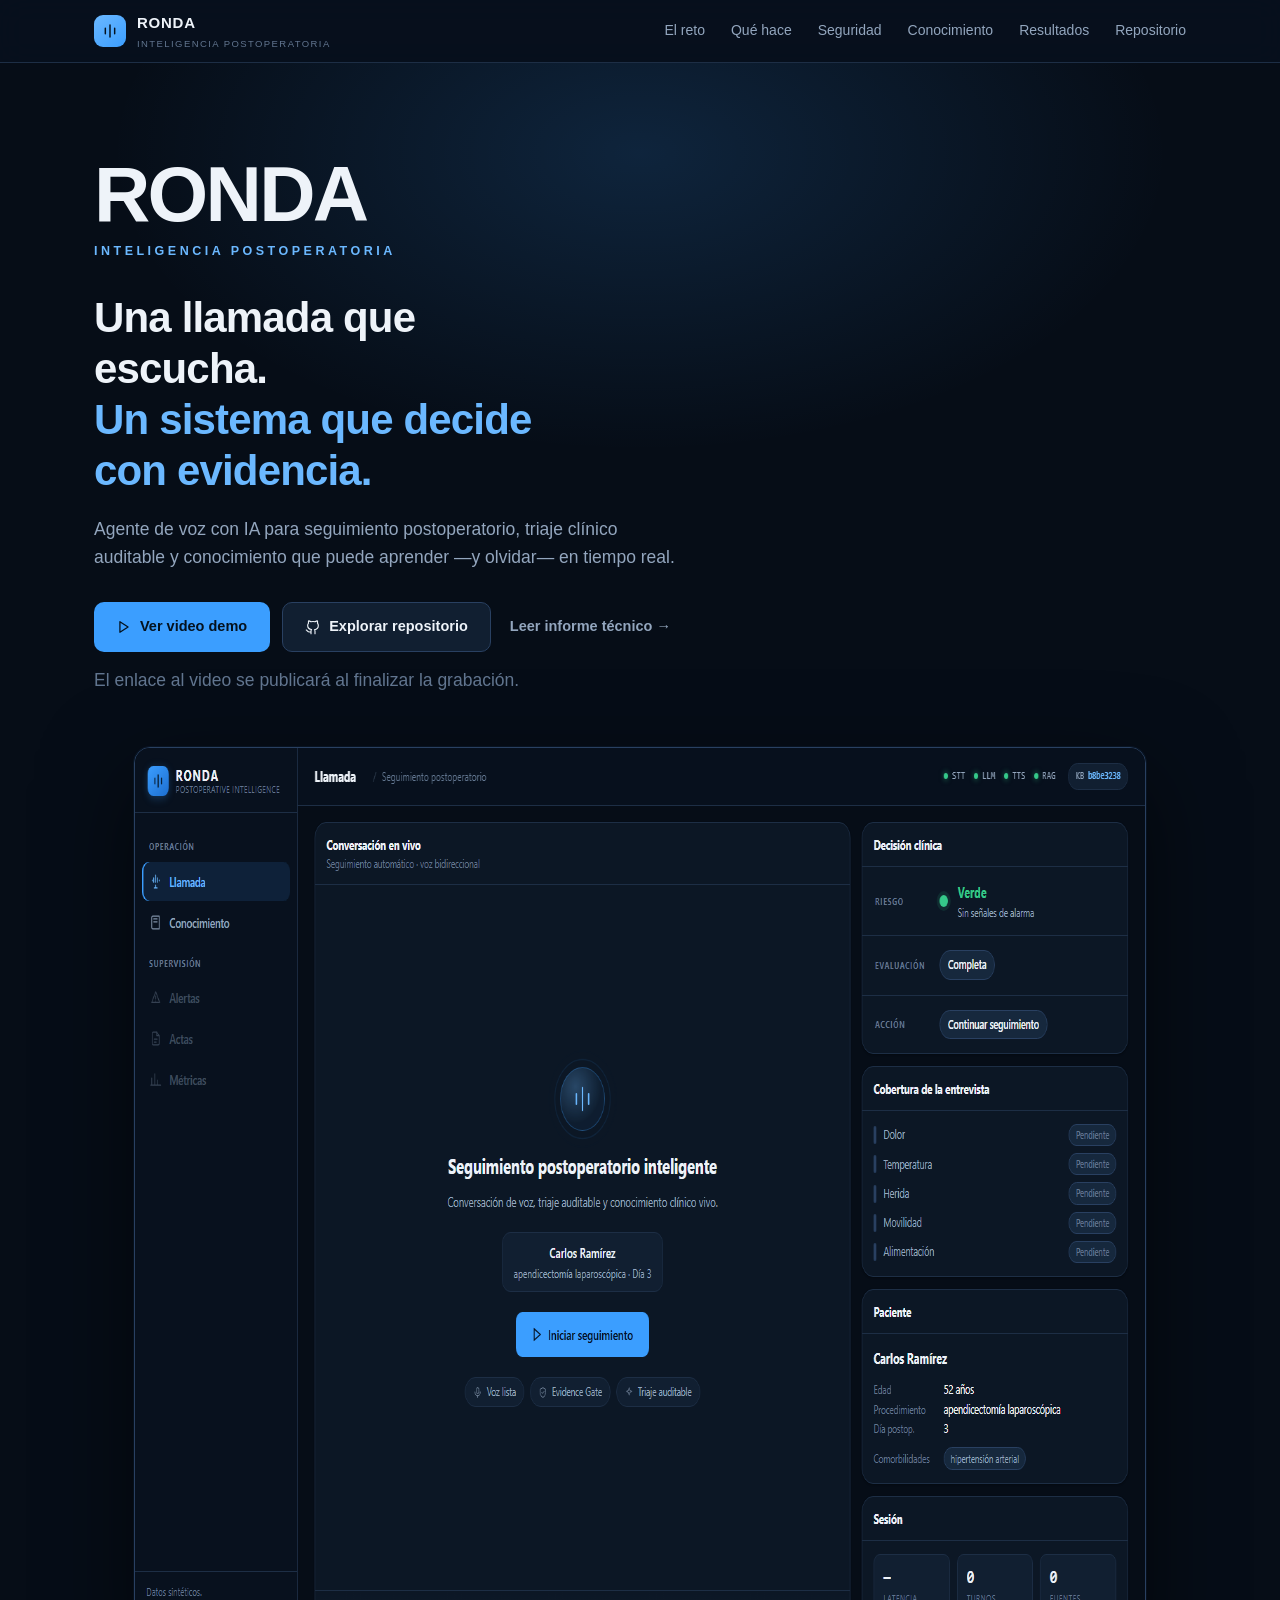
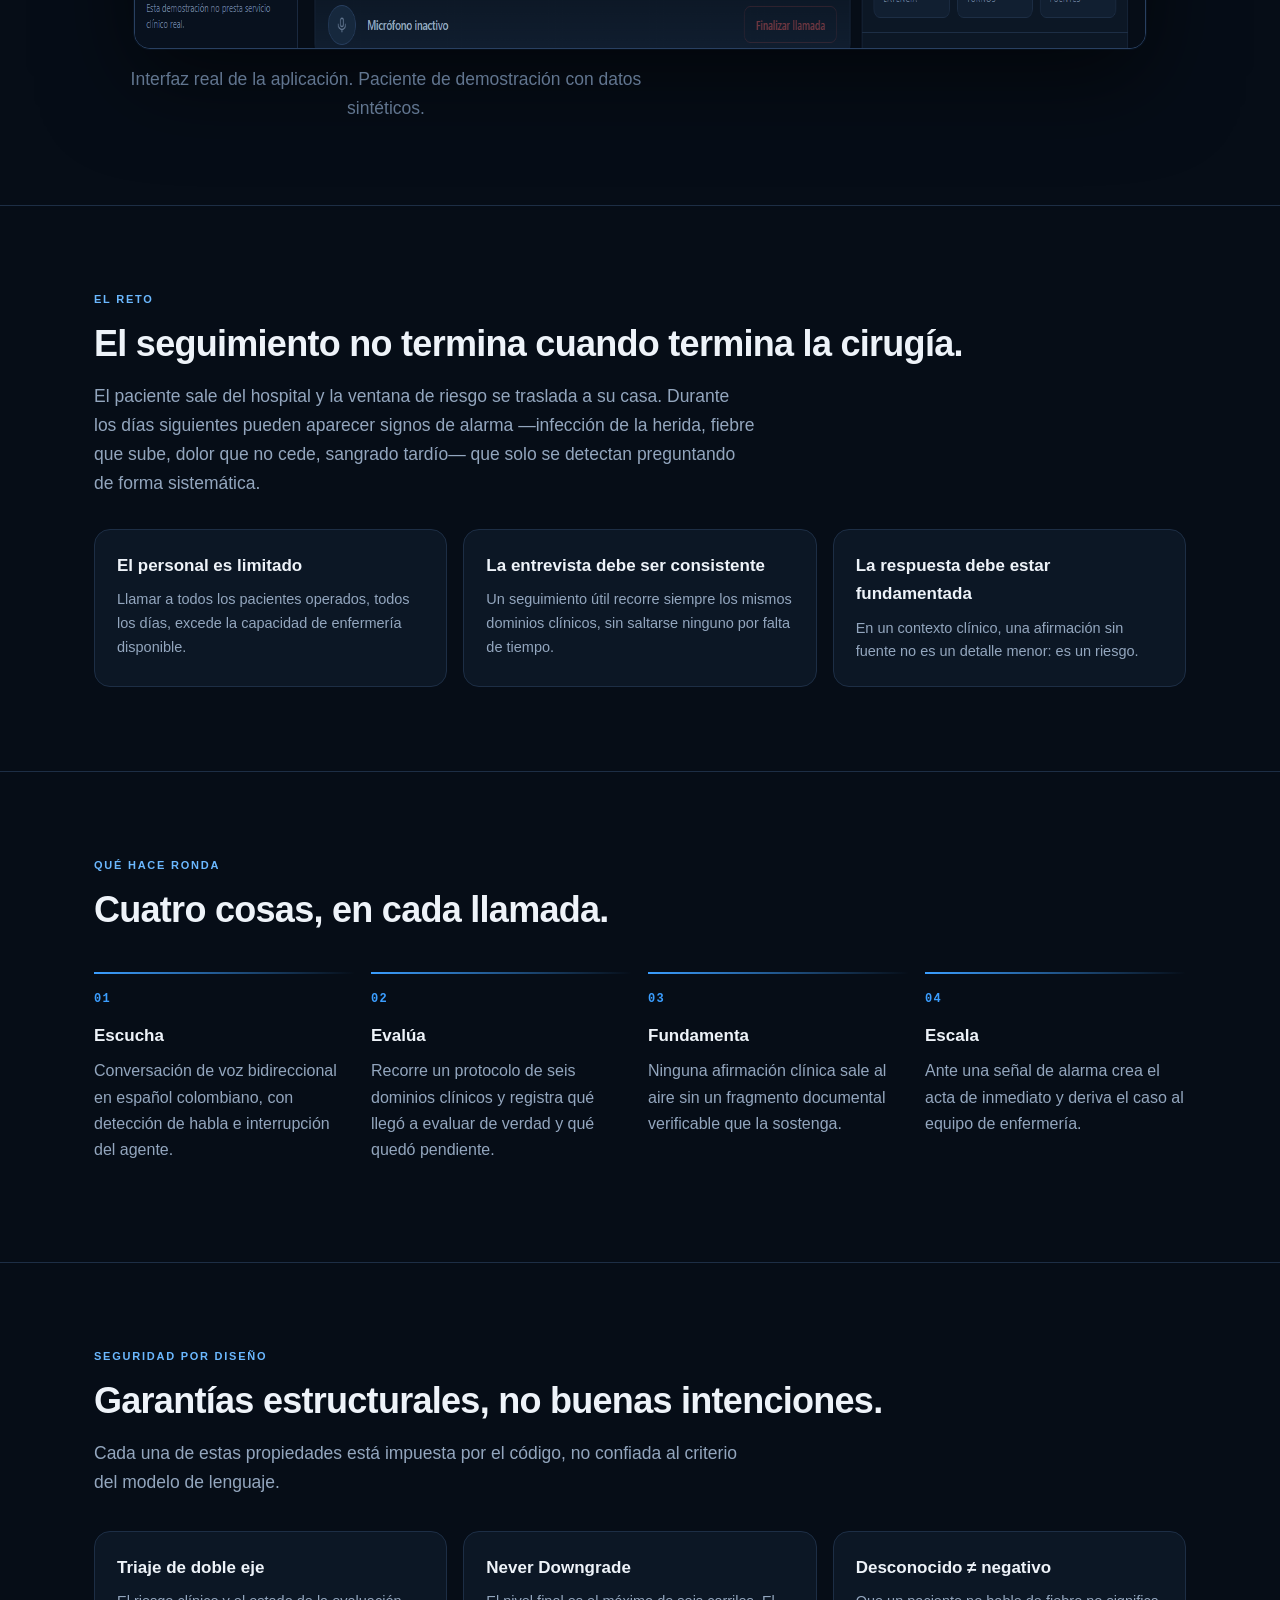
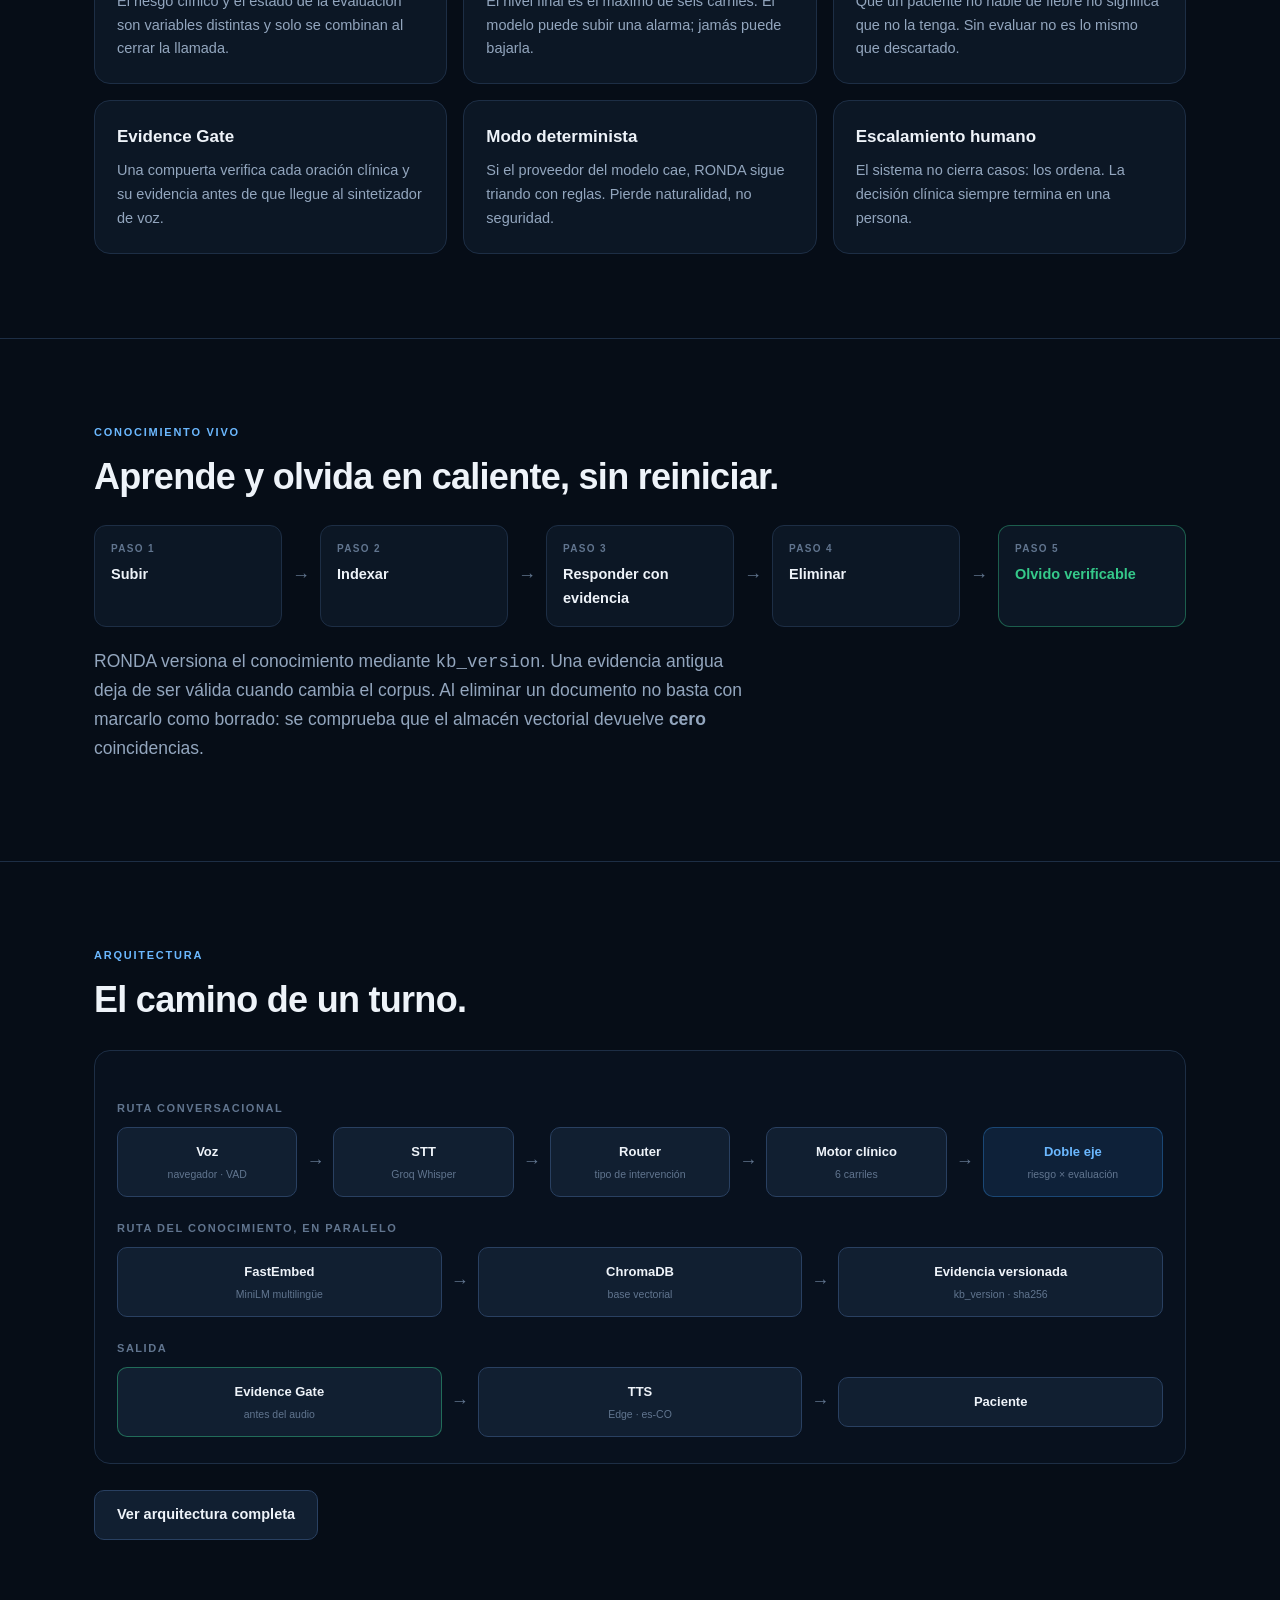
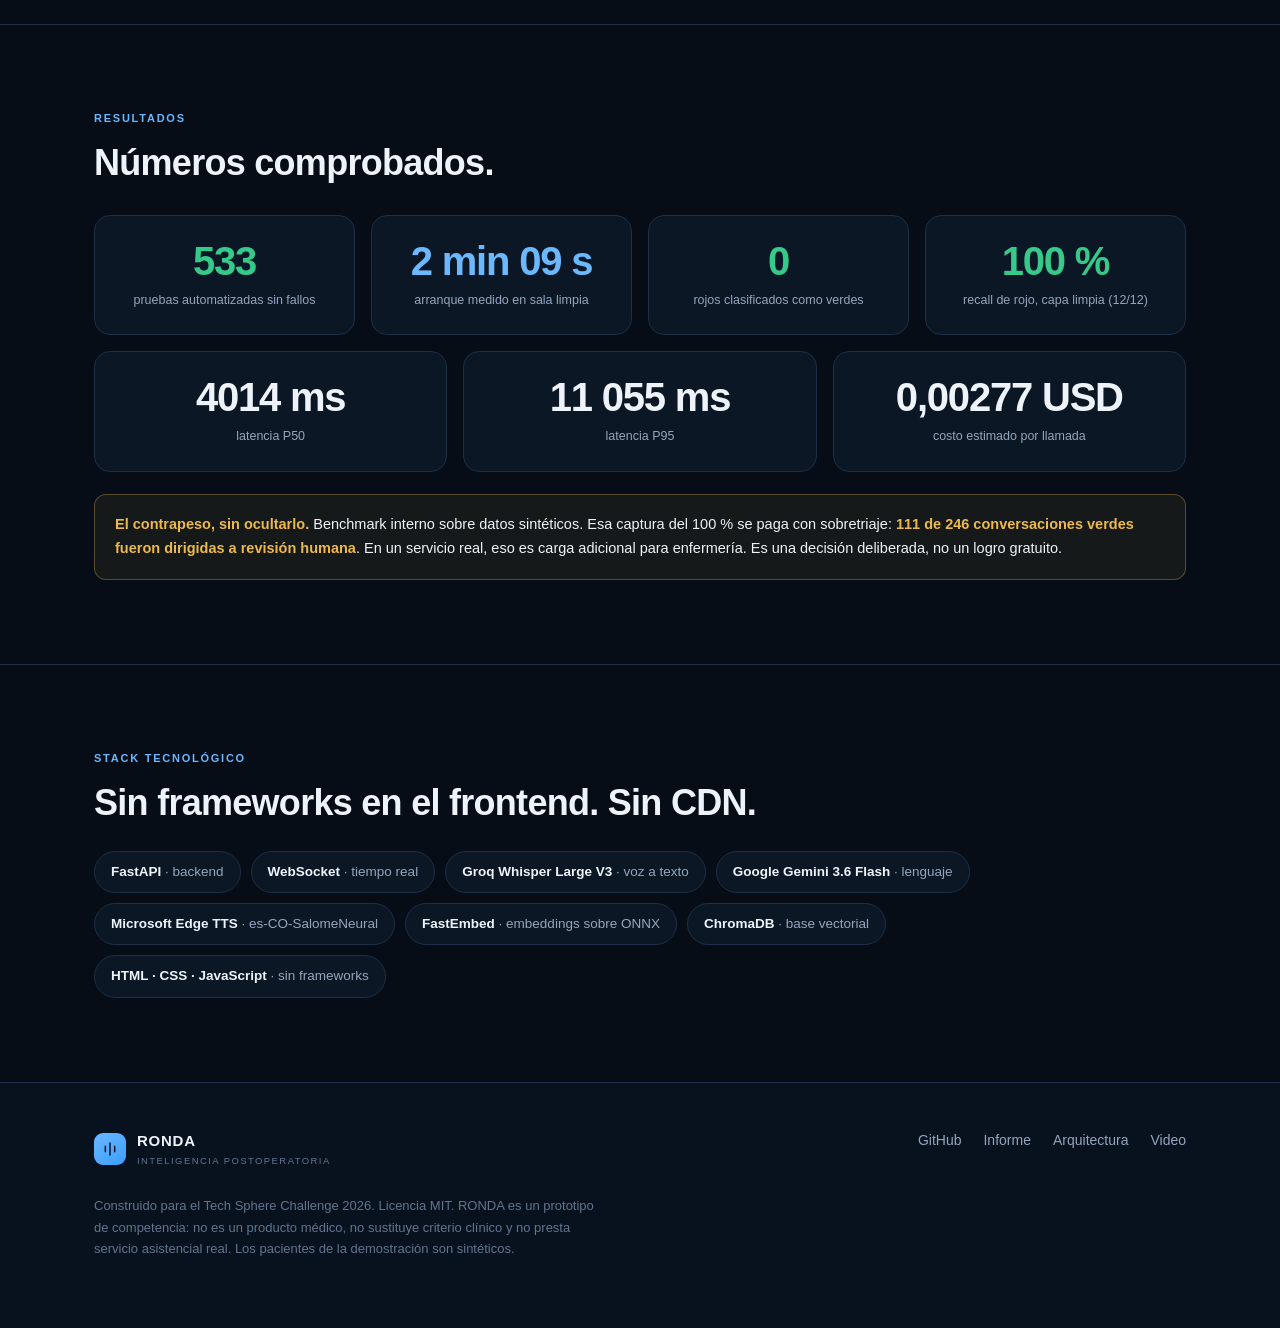
==== site/index.html @ 9f538aec "Publicar versión inicial de RONDA" ====
<!DOCTYPE html>
<html lang="es">
<head>
<meta charset="UTF-8" />
<meta name="viewport" content="width=device-width, initial-scale=1.0" />
<title>RONDA · Inteligencia postoperatoria</title>
<meta name="description" content="Agente de voz con IA para seguimiento postoperatorio, triaje clínico auditable, conocimiento vivo y RAG condicionado por evidencia." />
<link rel="stylesheet" href="styles.css" />
</head>
<body>

<header class="barra">
  <div class="envoltura">
    <div class="marca">
      <div class="marca-logo">
        <svg width="16" height="16" viewBox="0 0 24 24" fill="none" stroke="#04121F" stroke-width="2.2" stroke-linecap="round"><path d="M12 3v18M5 8v8M19 8v8"/></svg>
      </div>
      <div>
        <div class="marca-n">RONDA</div>
        <div class="marca-s">Inteligencia postoperatoria</div>
      </div>
    </div>
    <nav>
      <a href="#reto">El reto</a>
      <a href="#solucion">Qué hace</a>
      <a href="#seguridad">Seguridad</a>
      <a href="#conocimiento">Conocimiento</a>
      <a href="#resultados">Resultados</a>
      <a href="REPO_URL_PENDING">Repositorio</a>
    </nav>
  </div>
</header>

<!-- ══ Hero ══════════════════════════════════════════════════════════════ -->
<section class="hero">
  <div class="envoltura">
    <div class="hero-marca">RONDA</div>
    <div class="hero-sub">Inteligencia postoperatoria</div>

    <h1>Una llamada que escucha.<br /><span>Un sistema que decide con evidencia.</span></h1>

    <p>Agente de voz con IA para seguimiento postoperatorio, triaje clínico
       auditable y conocimiento que puede aprender —y olvidar— en tiempo real.</p>

    <div class="acciones">
      <a class="btn btn-1" href="VIDEO_URL_PENDING">
        <svg width="14" height="14" viewBox="0 0 24 24" fill="none" stroke="currentColor" stroke-width="2.2" stroke-linecap="round" stroke-linejoin="round"><path d="M5 3l14 9-14 9z"/></svg>
        Ver video demo
      </a>
      <a class="btn btn-2" href="REPO_URL_PENDING">
        <svg width="15" height="15" viewBox="0 0 24 24" fill="none" stroke="currentColor" stroke-width="1.8" stroke-linecap="round" stroke-linejoin="round"><path d="M9 19c-5 1.5-5-2.5-7-3m14 6v-3.9a3.4 3.4 0 0 0-.9-2.6c3-.3 6.2-1.5 6.2-6.7A5.2 5.2 0 0 0 19.9 5a4.9 4.9 0 0 0-.1-3.6s-1.1-.3-3.7 1.4a12.6 12.6 0 0 0-6.6 0C6.9 1.1 5.8 1.4 5.8 1.4A4.9 4.9 0 0 0 5.7 5a5.2 5.2 0 0 0-1.4 3.6c0 5.2 3.2 6.4 6.2 6.7a3.4 3.4 0 0 0-.9 2.6V22"/></svg>
        Explorar repositorio
      </a>
      <a class="btn btn-3" href="REPO_URL_PENDING/blob/main/docs/INFORME_FINAL.md">Leer informe técnico →</a>
    </div>
    <p class="aviso-video">El enlace al video se publicará al finalizar la grabación.</p>

    <figure class="captura">
      <img src="assets/ronda-llamada.png"
           alt="Pantalla de llamada de RONDA: conversación en vivo, decisión clínica de tres ejes, cobertura de la entrevista y ficha del paciente."
           width="1440" height="900" />
    </figure>
    <p class="captura-pie">Interfaz real de la aplicación. Paciente de demostración con datos sintéticos.</p>
  </div>
</section>

<!-- ══ El reto ═══════════════════════════════════════════════════════════ -->
<section id="reto">
  <div class="envoltura">
    <div class="rotulo">El reto</div>
    <h2>El seguimiento no termina cuando termina la cirugía.</h2>
    <p class="plomo">
      El paciente sale del hospital y la ventana de riesgo se traslada a su casa.
      Durante los días siguientes pueden aparecer signos de alarma —infección de
      la herida, fiebre que sube, dolor que no cede, sangrado tardío— que solo se
      detectan preguntando de forma sistemática.
    </p>
    <div class="rejilla r3" style="margin-top:32px">
      <div class="tarjeta">
        <h3>El personal es limitado</h3>
        <p>Llamar a todos los pacientes operados, todos los días, excede la
           capacidad de enfermería disponible.</p>
      </div>
      <div class="tarjeta">
        <h3>La entrevista debe ser consistente</h3>
        <p>Un seguimiento útil recorre siempre los mismos dominios clínicos, sin
           saltarse ninguno por falta de tiempo.</p>
      </div>
      <div class="tarjeta">
        <h3>La respuesta debe estar fundamentada</h3>
        <p>En un contexto clínico, una afirmación sin fuente no es un detalle
           menor: es un riesgo.</p>
      </div>
    </div>
  </div>
</section>

<!-- ══ Qué hace ══════════════════════════════════════════════════════════ -->
<section id="solucion">
  <div class="envoltura">
    <div class="rotulo">Qué hace RONDA</div>
    <h2>Cuatro cosas, en cada llamada.</h2>
    <div class="rejilla r4" style="margin-top:34px">
      <div class="paso">
        <span class="n">01</span>
        <h3>Escucha</h3>
        <p>Conversación de voz bidireccional en español colombiano, con detección
           de habla e interrupción del agente.</p>
      </div>
      <div class="paso">
        <span class="n">02</span>
        <h3>Evalúa</h3>
        <p>Recorre un protocolo de seis dominios clínicos y registra qué llegó a
           evaluar de verdad y qué quedó pendiente.</p>
      </div>
      <div class="paso">
        <span class="n">03</span>
        <h3>Fundamenta</h3>
        <p>Ninguna afirmación clínica sale al aire sin un fragmento documental
           verificable que la sostenga.</p>
      </div>
      <div class="paso">
        <span class="n">04</span>
        <h3>Escala</h3>
        <p>Ante una señal de alarma crea el acta de inmediato y deriva el caso al
           equipo de enfermería.</p>
      </div>
    </div>
  </div>
</section>

<!-- ══ Seguridad ═════════════════════════════════════════════════════════ -->
<section id="seguridad">
  <div class="envoltura">
    <div class="rotulo">Seguridad por diseño</div>
    <h2>Garantías estructurales, no buenas intenciones.</h2>
    <p class="plomo">Cada una de estas propiedades está impuesta por el código, no
       confiada al criterio del modelo de lenguaje.</p>
    <div class="rejilla r3" style="margin-top:34px">
      <div class="tarjeta">
        <h3>Triaje de doble eje</h3>
        <p>El riesgo clínico y el estado de la evaluación son variables distintas
           y solo se combinan al cerrar la llamada.</p>
      </div>
      <div class="tarjeta">
        <h3>Never Downgrade</h3>
        <p>El nivel final es el máximo de seis carriles. El modelo puede subir una
           alarma; jamás puede bajarla.</p>
      </div>
      <div class="tarjeta">
        <h3>Desconocido ≠ negativo</h3>
        <p>Que un paciente no hable de fiebre no significa que no la tenga. Sin
           evaluar no es lo mismo que descartado.</p>
      </div>
      <div class="tarjeta">
        <h3>Evidence Gate</h3>
        <p>Una compuerta verifica cada oración clínica y su evidencia antes de que
           llegue al sintetizador de voz.</p>
      </div>
      <div class="tarjeta">
        <h3>Modo determinista</h3>
        <p>Si el proveedor del modelo cae, RONDA sigue triando con reglas. Pierde
           naturalidad, no seguridad.</p>
      </div>
      <div class="tarjeta">
        <h3>Escalamiento humano</h3>
        <p>El sistema no cierra casos: los ordena. La decisión clínica siempre
           termina en una persona.</p>
      </div>
    </div>
  </div>
</section>

<!-- ══ Conocimiento vivo ═════════════════════════════════════════════════ -->
<section id="conocimiento">
  <div class="envoltura">
    <div class="rotulo">Conocimiento vivo</div>
    <h2>Aprende y olvida en caliente, sin reiniciar.</h2>

    <div class="flujo">
      <div class="flujo-p"><div class="k">Paso 1</div><div class="v">Subir</div></div>
      <div class="flecha">→</div>
      <div class="flujo-p"><div class="k">Paso 2</div><div class="v">Indexar</div></div>
      <div class="flecha">→</div>
      <div class="flujo-p"><div class="k">Paso 3</div><div class="v">Responder con evidencia</div></div>
      <div class="flecha">→</div>
      <div class="flujo-p"><div class="k">Paso 4</div><div class="v">Eliminar</div></div>
      <div class="flecha">→</div>
      <div class="flujo-p ok"><div class="k">Paso 5</div><div class="v">Olvido verificable</div></div>
    </div>

    <p class="plomo">
      RONDA versiona el conocimiento mediante <code>kb_version</code>. Una
      evidencia antigua deja de ser válida cuando cambia el corpus. Al eliminar un
      documento no basta con marcarlo como borrado: se comprueba que el almacén
      vectorial devuelve <strong>cero</strong> coincidencias.
    </p>
  </div>
</section>

<!-- ══ Arquitectura ══════════════════════════════════════════════════════ -->
<section id="arquitectura">
  <div class="envoltura">
    <div class="rotulo">Arquitectura</div>
    <h2>El camino de un turno.</h2>

    <div class="arq" style="margin-top:28px">
      <div class="arq-etiqueta">Ruta conversacional</div>
      <div class="arq-fila">
        <div class="nodo">Voz<small>navegador · VAD</small></div>
        <div class="flecha">→</div>
        <div class="nodo">STT<small>Groq Whisper</small></div>
        <div class="flecha">→</div>
        <div class="nodo">Router<small>tipo de intervención</small></div>
        <div class="flecha">→</div>
        <div class="nodo">Motor clínico<small>6 carriles</small></div>
        <div class="flecha">→</div>
        <div class="nodo eje">Doble eje<small>riesgo × evaluación</small></div>
      </div>

      <div class="arq-etiqueta">Ruta del conocimiento, en paralelo</div>
      <div class="arq-fila">
        <div class="nodo">FastEmbed<small>MiniLM multilingüe</small></div>
        <div class="flecha">→</div>
        <div class="nodo">ChromaDB<small>base vectorial</small></div>
        <div class="flecha">→</div>
        <div class="nodo">Evidencia versionada<small>kb_version · sha256</small></div>
      </div>

      <div class="arq-etiqueta">Salida</div>
      <div class="arq-fila">
        <div class="nodo gate">Evidence Gate<small>antes del audio</small></div>
        <div class="flecha">→</div>
        <div class="nodo">TTS<small>Edge · es-CO</small></div>
        <div class="flecha">→</div>
        <div class="nodo">Paciente</div>
      </div>
    </div>

    <div class="acciones" style="margin-top:26px">
      <a class="btn btn-2" href="REPO_URL_PENDING/blob/main/docs/DIAGRAMA.md">Ver arquitectura completa</a>
    </div>
  </div>
</section>

<!-- ══ Resultados ════════════════════════════════════════════════════════ -->
<section id="resultados">
  <div class="envoltura">
    <div class="rotulo">Resultados</div>
    <h2>Números comprobados.</h2>

    <div class="rejilla r4" style="margin-top:30px">
      <div class="tarjeta cifra"><div class="v verde">533</div><div class="k">pruebas automatizadas sin fallos</div></div>
      <div class="tarjeta cifra"><div class="v azul">2 min 09 s</div><div class="k">arranque medido en sala limpia</div></div>
      <div class="tarjeta cifra"><div class="v verde">0</div><div class="k">rojos clasificados como verdes</div></div>
      <div class="tarjeta cifra"><div class="v verde">100 %</div><div class="k">recall de rojo, capa limpia (12/12)</div></div>
    </div>
    <div class="rejilla r3" style="margin-top:16px">
      <div class="tarjeta cifra"><div class="v">4014 ms</div><div class="k">latencia P50</div></div>
      <div class="tarjeta cifra"><div class="v">11 055 ms</div><div class="k">latencia P95</div></div>
      <div class="tarjeta cifra"><div class="v">0,00277 USD</div><div class="k">costo estimado por llamada</div></div>
    </div>

    <div class="contrapeso">
      <p><strong>El contrapeso, sin ocultarlo.</strong> Benchmark interno sobre
         datos sintéticos. Esa captura del 100 % se paga con sobretriaje:
         <strong>111 de 246 conversaciones verdes fueron dirigidas a revisión
         humana</strong>. En un servicio real, eso es carga adicional para
         enfermería. Es una decisión deliberada, no un logro gratuito.</p>
    </div>
  </div>
</section>

<!-- ══ Stack ═════════════════════════════════════════════════════════════ -->
<section id="stack">
  <div class="envoltura">
    <div class="rotulo">Stack tecnológico</div>
    <h2>Sin frameworks en el frontend. Sin CDN.</h2>
    <div class="stack" style="margin-top:26px">
      <span class="pieza"><b>FastAPI</b> · backend</span>
      <span class="pieza"><b>WebSocket</b> · tiempo real</span>
      <span class="pieza"><b>Groq Whisper Large V3</b> · voz a texto</span>
      <span class="pieza"><b>Google Gemini 3.6 Flash</b> · lenguaje</span>
      <span class="pieza"><b>Microsoft Edge TTS</b> · es-CO-SalomeNeural</span>
      <span class="pieza"><b>FastEmbed</b> · embeddings sobre ONNX</span>
      <span class="pieza"><b>ChromaDB</b> · base vectorial</span>
      <span class="pieza"><b>HTML · CSS · JavaScript</b> · sin frameworks</span>
    </div>
  </div>
</section>

<footer>
  <div class="envoltura">
    <div class="pie-fila">
      <div class="marca">
        <div class="marca-logo">
          <svg width="16" height="16" viewBox="0 0 24 24" fill="none" stroke="#04121F" stroke-width="2.2" stroke-linecap="round"><path d="M12 3v18M5 8v8M19 8v8"/></svg>
        </div>
        <div>
          <div class="marca-n">RONDA</div>
          <div class="marca-s">Inteligencia postoperatoria</div>
        </div>
      </div>
      <nav>
        <a href="REPO_URL_PENDING">GitHub</a>
        <a href="REPO_URL_PENDING/blob/main/docs/INFORME_FINAL.md">Informe</a>
        <a href="REPO_URL_PENDING/blob/main/docs/DIAGRAMA.md">Arquitectura</a>
        <a href="VIDEO_URL_PENDING">Video</a>
      </nav>
    </div>
    <p class="pie-nota">
      Construido para el Tech Sphere Challenge 2026. Licencia MIT.
      RONDA es un prototipo de competencia: no es un producto médico, no sustituye
      criterio clínico y no presta servicio asistencial real. Los pacientes de la
      demostración son sintéticos.
    </p>
  </div>
</footer>

</body>
</html>
---- site/styles.css ----
/* ============================================================================
   RONDA · sitio del proyecto
   Misma identidad visual que la aplicación: azul profundo, acento eléctrico
   contenido, y verde/amarillo/rojo reservados EXCLUSIVAMENTE para estado
   clínico. Si algo es rojo aquí, habla de un paciente en riesgo.
   Cero frameworks, cero CDN, cero fuentes remotas.
   ========================================================================== */
:root {
  --bg: #060D17;
  --shell: #08111E;
  --surface: #0C1725;
  --surface-2: #111F31;
  --border: #1D2E45;
  --border-2: #294061;
  --text: #EEF3F9;
  --muted: #93A6BE;
  --faint: #61758F;
  --accent: #3B9EFF;
  --accent-2: #6BB8FF;
  --accent-dim: rgba(59, 158, 255, .12);
  --accent-line: rgba(59, 158, 255, .30);
  --green: #35C98A;
  --yellow: #EDB94A;
  --red: #FF6262;
  --r: 12px; --r-lg: 16px;
  --font: -apple-system, BlinkMacSystemFont, "Segoe UI", Roboto, "Helvetica Neue", Arial, sans-serif;
  --mono: ui-monospace, SFMono-Regular, "SF Mono", Menlo, Consolas, monospace;
  --ancho: 1140px;
}

*, *::before, *::after { box-sizing: border-box; }
html { scroll-behavior: smooth; }
html, body { margin: 0; padding: 0; }
body {
  background: var(--bg); color: var(--text);
  font-family: var(--font); font-size: 16px; line-height: 1.65;
  min-width: 320px; overflow-x: hidden;
  -webkit-font-smoothing: antialiased;
}
img, svg { display: block; max-width: 100%; }
a { color: var(--accent-2); text-decoration: none; }
a:hover { color: var(--accent); }
:focus-visible { outline: 2px solid var(--accent); outline-offset: 3px; border-radius: 6px; }
[hidden] { display: none !important; }

.envoltura { max-width: var(--ancho); margin: 0 auto; padding: 0 24px; }
section { padding: 84px 0; border-top: 1px solid var(--border); }
.rotulo {
  font-size: 11px; font-weight: 700; letter-spacing: .16em;
  text-transform: uppercase; color: var(--accent-2); margin-bottom: 14px;
}
h2 { font-size: clamp(26px, 3.4vw, 36px); line-height: 1.22; margin: 0 0 16px;
     letter-spacing: -.02em; font-weight: 660; }
h3 { font-size: 17px; margin: 0 0 8px; font-weight: 640; }
p { color: var(--muted); margin: 0 0 14px; }
.plomo { font-size: 17.5px; max-width: 68ch; }

/* ── Barra superior ─────────────────────────────────────────────────────── */
.barra {
  position: sticky; top: 0; z-index: 50;
  background: rgba(8, 17, 30, .82); backdrop-filter: blur(14px);
  border-bottom: 1px solid var(--border);
}
.barra .envoltura { display: flex; align-items: center; gap: 12px; height: 62px; }
.marca { display: flex; align-items: center; gap: 11px; }
.marca-logo {
  width: 32px; height: 32px; border-radius: 9px; display: grid; place-items: center;
  background: linear-gradient(140deg, var(--accent-2), var(--accent));
}
.marca-n { font-weight: 700; letter-spacing: .05em; font-size: 15px; }
.marca-s { font-size: 9.5px; letter-spacing: .15em; text-transform: uppercase; color: var(--faint); }
.barra nav { margin-left: auto; display: flex; gap: 26px; align-items: center; }
.barra nav a { color: var(--muted); font-size: 14px; }
.barra nav a:hover { color: var(--text); }

/* ── Hero ───────────────────────────────────────────────────────────────── */
.hero { padding: 92px 0 68px; border-top: none; position: relative; overflow: hidden; }
.hero::before {
  content: ""; position: absolute; inset: -220px 0 auto 50%; transform: translateX(-50%);
  width: 1100px; height: 620px; pointer-events: none;
  background: radial-gradient(ellipse at center, rgba(59,158,255,.16), transparent 68%);
}
.hero .envoltura { position: relative; }
.hero-marca { font-size: clamp(46px, 8vw, 78px); font-weight: 720; letter-spacing: -.035em;
              line-height: 1; margin: 0 0 8px; }
.hero-sub { font-size: 12.5px; font-weight: 700; letter-spacing: .28em;
            text-transform: uppercase; color: var(--accent-2); margin-bottom: 30px; }
.hero h1 { font-size: clamp(27px, 4.4vw, 42px); font-weight: 640; line-height: 1.22;
           letter-spacing: -.02em; margin: 0 0 18px; max-width: 20ch; }
.hero h1 span { color: var(--accent-2); }
.hero p { font-size: 17.5px; max-width: 60ch; }

.acciones { display: flex; flex-wrap: wrap; gap: 12px; margin-top: 30px; }
.btn {
  display: inline-flex; align-items: center; gap: 9px;
  padding: 12px 22px; border-radius: 10px; font-size: 14.5px; font-weight: 620;
  border: 1px solid transparent; cursor: pointer; transition: all 160ms ease;
}
.btn-1 { background: var(--accent); color: #04121F; }
.btn-1:hover { background: var(--accent-2); color: #04121F; }
.btn-2 { background: var(--surface-2); border-color: var(--border-2); color: var(--text); }
.btn-2:hover { background: #16283D; color: var(--text); }
.btn-3 { color: var(--muted); padding: 12px 6px; }
.btn-3:hover { color: var(--text); }
.aviso-video {
  margin-top: 14px; font-size: 13px; color: var(--faint);
}

.captura {
  margin-top: 52px; border-radius: var(--r-lg); overflow: hidden;
  border: 1px solid var(--border-2);
  box-shadow: 0 30px 90px rgba(0,0,0,.55), 0 0 0 1px rgba(59,158,255,.07);
}
.captura img { width: 100%; }
.captura-pie { font-size: 12.5px; color: var(--faint); text-align: center; margin-top: 12px; }

/* ── Rejillas ───────────────────────────────────────────────────────────── */
.rejilla { display: grid; gap: 16px; }
.r2 { grid-template-columns: repeat(2, minmax(0, 1fr)); }
.r3 { grid-template-columns: repeat(3, minmax(0, 1fr)); }
.r4 { grid-template-columns: repeat(4, minmax(0, 1fr)); }

.tarjeta {
  background: var(--surface); border: 1px solid var(--border);
  border-radius: var(--r-lg); padding: 22px;
}
.tarjeta h3 { color: var(--text); }
.tarjeta p { font-size: 14.5px; margin: 0; }

/* ── Pasos ──────────────────────────────────────────────────────────────── */
.paso { position: relative; padding-top: 6px; }
.paso .n {
  font-family: var(--mono); font-size: 12px; font-weight: 700; color: var(--accent);
  letter-spacing: .1em; display: block; margin-bottom: 12px;
}
.paso::before {
  content: ""; display: block; height: 2px; margin-bottom: 16px;
  background: linear-gradient(90deg, var(--accent), transparent);
}

/* ── Flujo del conocimiento vivo ────────────────────────────────────────── */
.flujo { display: flex; flex-wrap: wrap; gap: 10px; align-items: stretch; margin: 26px 0 20px; }
.flujo-p {
  flex: 1 1 150px; background: var(--surface); border: 1px solid var(--border);
  border-radius: var(--r); padding: 15px 16px;
}
.flujo-p .k { font-size: 10px; letter-spacing: .13em; text-transform: uppercase;
              color: var(--faint); font-weight: 700; }
.flujo-p .v { font-size: 14.5px; font-weight: 620; margin-top: 5px; }
.flujo-p.ok { border-color: rgba(53,201,138,.4); }
.flujo-p.ok .v { color: var(--green); }
.flecha { align-self: center; color: var(--faint); font-size: 18px; }

/* ── Arquitectura ───────────────────────────────────────────────────────── */
.arq { background: var(--shell); border: 1px solid var(--border); border-radius: var(--r-lg);
       padding: 26px 22px; overflow-x: auto; }
.arq-fila { display: flex; align-items: center; gap: 9px; min-width: 640px; }
.arq-fila + .arq-fila { margin-top: 14px; }
.nodo {
  flex: 1; text-align: center; padding: 13px 8px; border-radius: 10px;
  background: var(--surface-2); border: 1px solid var(--border-2);
  font-size: 13px; font-weight: 600;
}
.nodo small { display: block; font-size: 10.5px; color: var(--faint); font-weight: 500; margin-top: 3px; }
.nodo.eje { border-color: var(--accent-line); background: var(--accent-dim); color: var(--accent-2); }
.nodo.gate { border-color: rgba(53,201,138,.45); }
.arq-etiqueta { font-size: 11px; letter-spacing: .14em; text-transform: uppercase;
                color: var(--faint); font-weight: 700; margin: 22px 0 10px; }

/* ── Resultados ─────────────────────────────────────────────────────────── */
.cifra { text-align: center; padding: 24px 14px; }
.cifra .v { font-size: clamp(28px, 3.6vw, 40px); font-weight: 700; letter-spacing: -.03em;
            line-height: 1.05; }
.cifra .k { font-size: 12.5px; color: var(--muted); margin-top: 8px; }
.cifra .v.verde { color: var(--green); }
.cifra .v.azul { color: var(--accent-2); }
.contrapeso {
  margin-top: 22px; padding: 18px 20px; border-radius: var(--r);
  background: rgba(237,185,74,.07); border: 1px solid rgba(237,185,74,.32);
}
.contrapeso p { color: var(--text); font-size: 14.5px; margin: 0; }
.contrapeso strong { color: var(--yellow); }

/* ── Stack ──────────────────────────────────────────────────────────────── */
.stack { display: flex; flex-wrap: wrap; gap: 10px; }
.pieza {
  padding: 9px 16px; border-radius: 999px; font-size: 13.5px;
  background: var(--surface); border: 1px solid var(--border); color: var(--muted);
}
.pieza b { color: var(--text); font-weight: 620; }

/* ── Pie ────────────────────────────────────────────────────────────────── */
footer { border-top: 1px solid var(--border); padding: 46px 0 56px; background: var(--shell); }
.pie-fila { display: flex; flex-wrap: wrap; gap: 24px; align-items: flex-start; }
.pie-fila nav { margin-left: auto; display: flex; flex-wrap: wrap; gap: 22px; }
.pie-fila nav a { color: var(--muted); font-size: 14px; }
.pie-nota { font-size: 13px; color: var(--faint); margin-top: 26px; max-width: 70ch; }

/* ── Adaptable ──────────────────────────────────────────────────────────── */
@media (max-width: 940px) {
  .r4 { grid-template-columns: repeat(2, minmax(0, 1fr)); }
  .r3 { grid-template-columns: repeat(2, minmax(0, 1fr)); }
  .barra nav { display: none; }
}
@media (max-width: 620px) {
  section { padding: 60px 0; }
  .hero { padding: 60px 0 48px; }
  .r2, .r3, .r4 { grid-template-columns: minmax(0, 1fr); }
  .acciones .btn { width: 100%; justify-content: center; }
  .pie-fila nav { margin-left: 0; }
}
@media (prefers-reduced-motion: reduce) {
  html { scroll-behavior: auto; }
  * { transition: none !important; animation: none !important; }
}
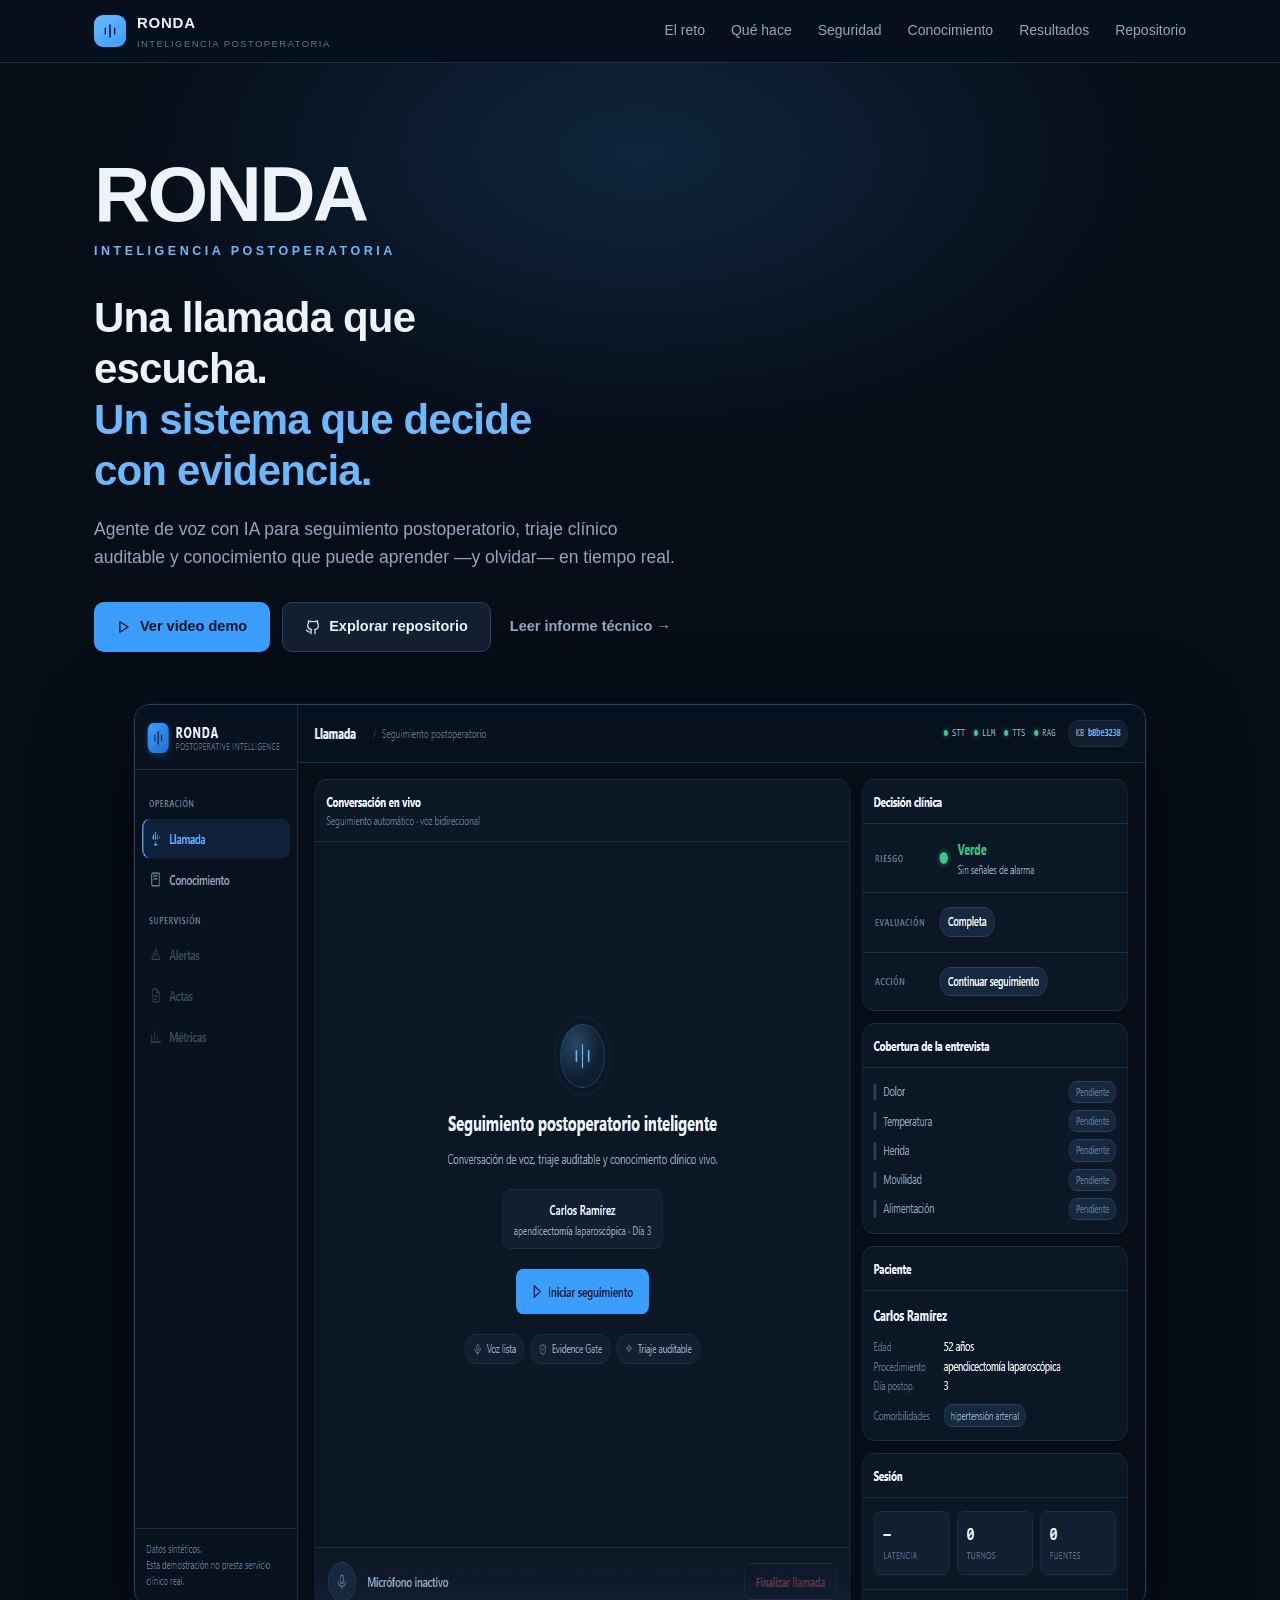
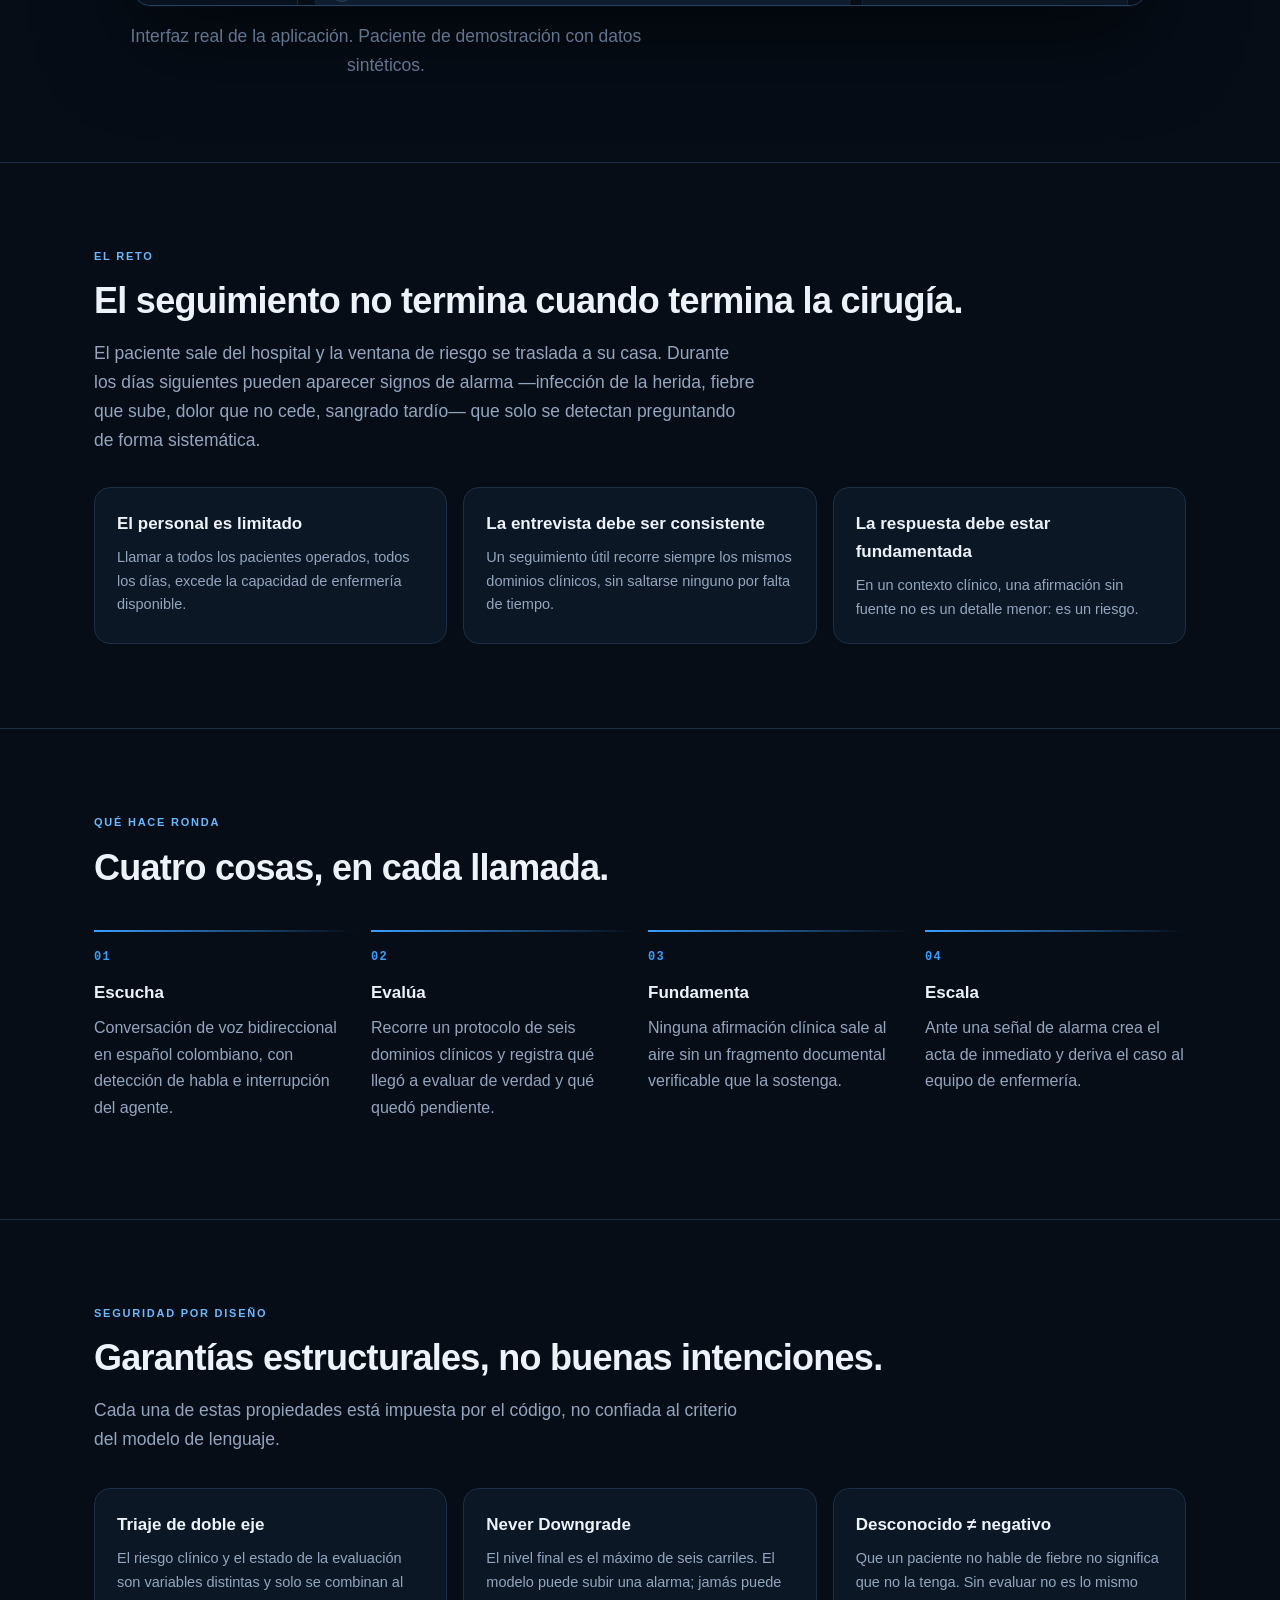
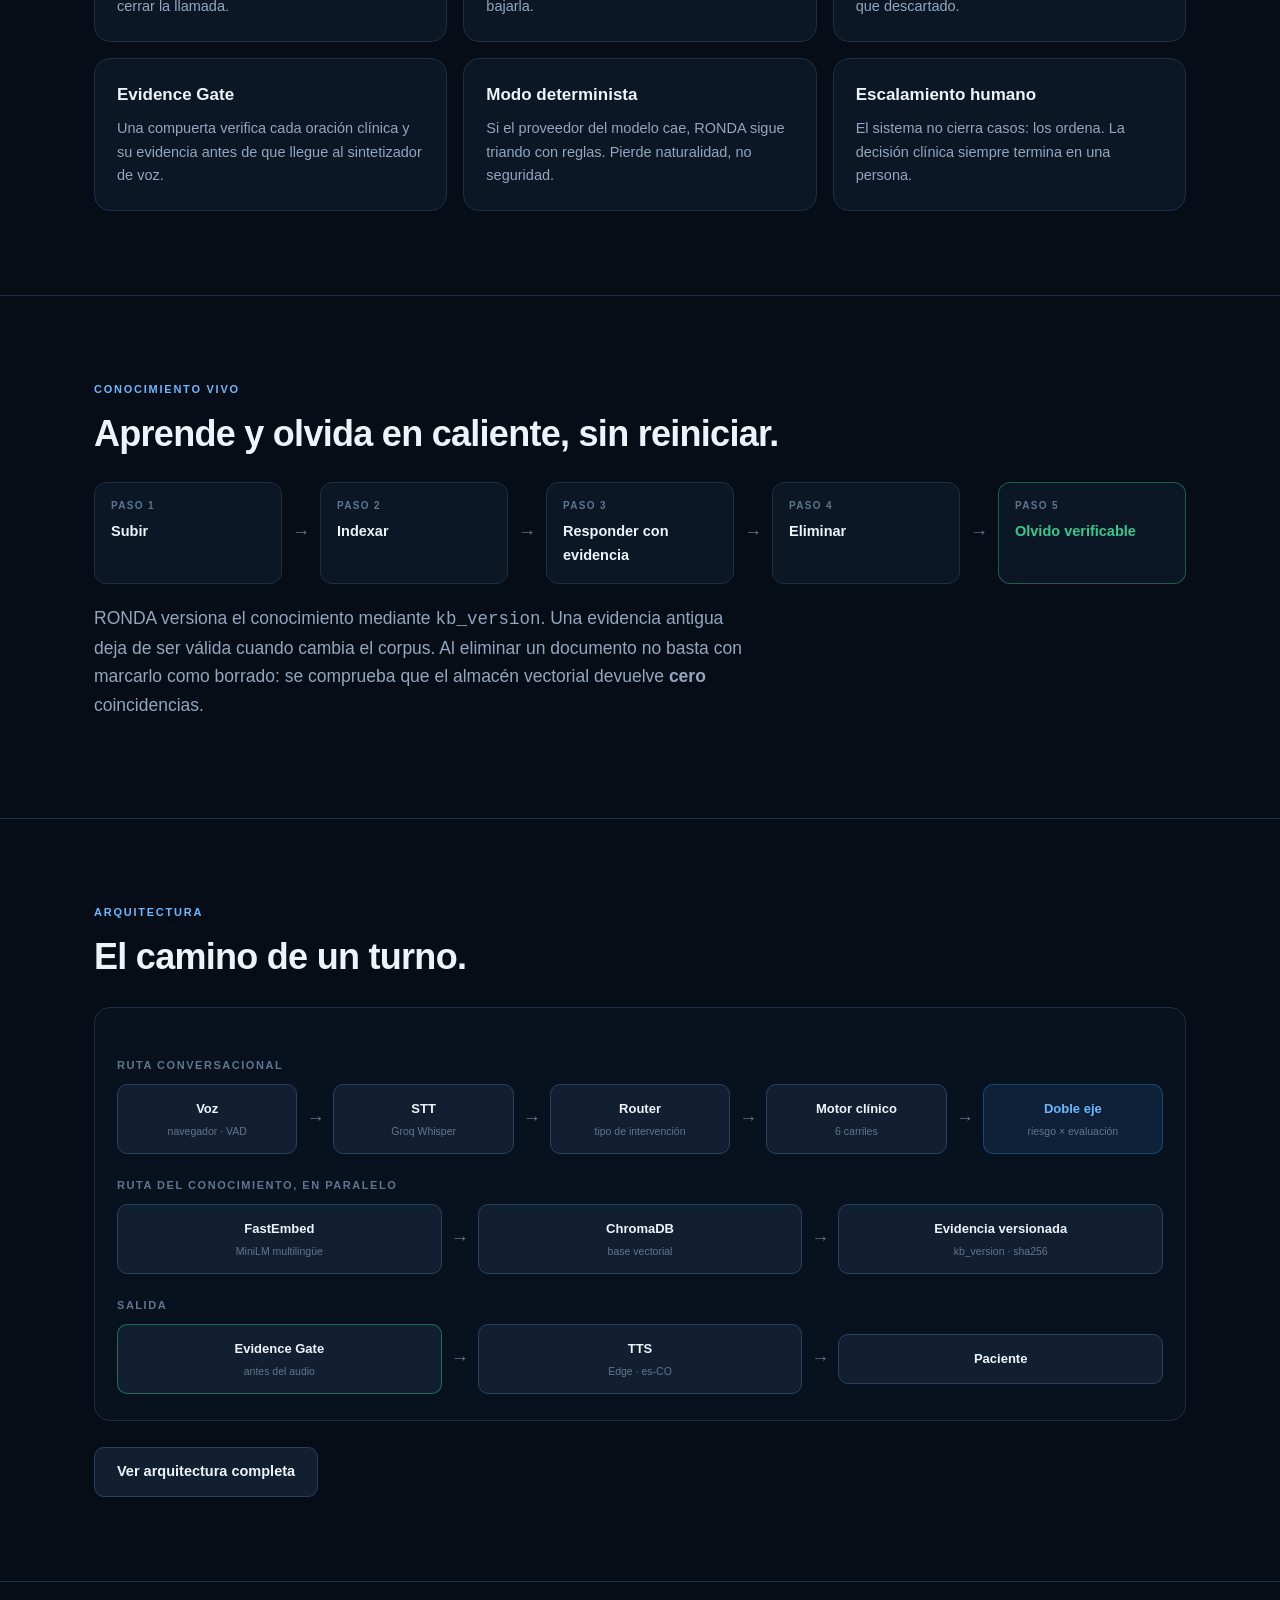
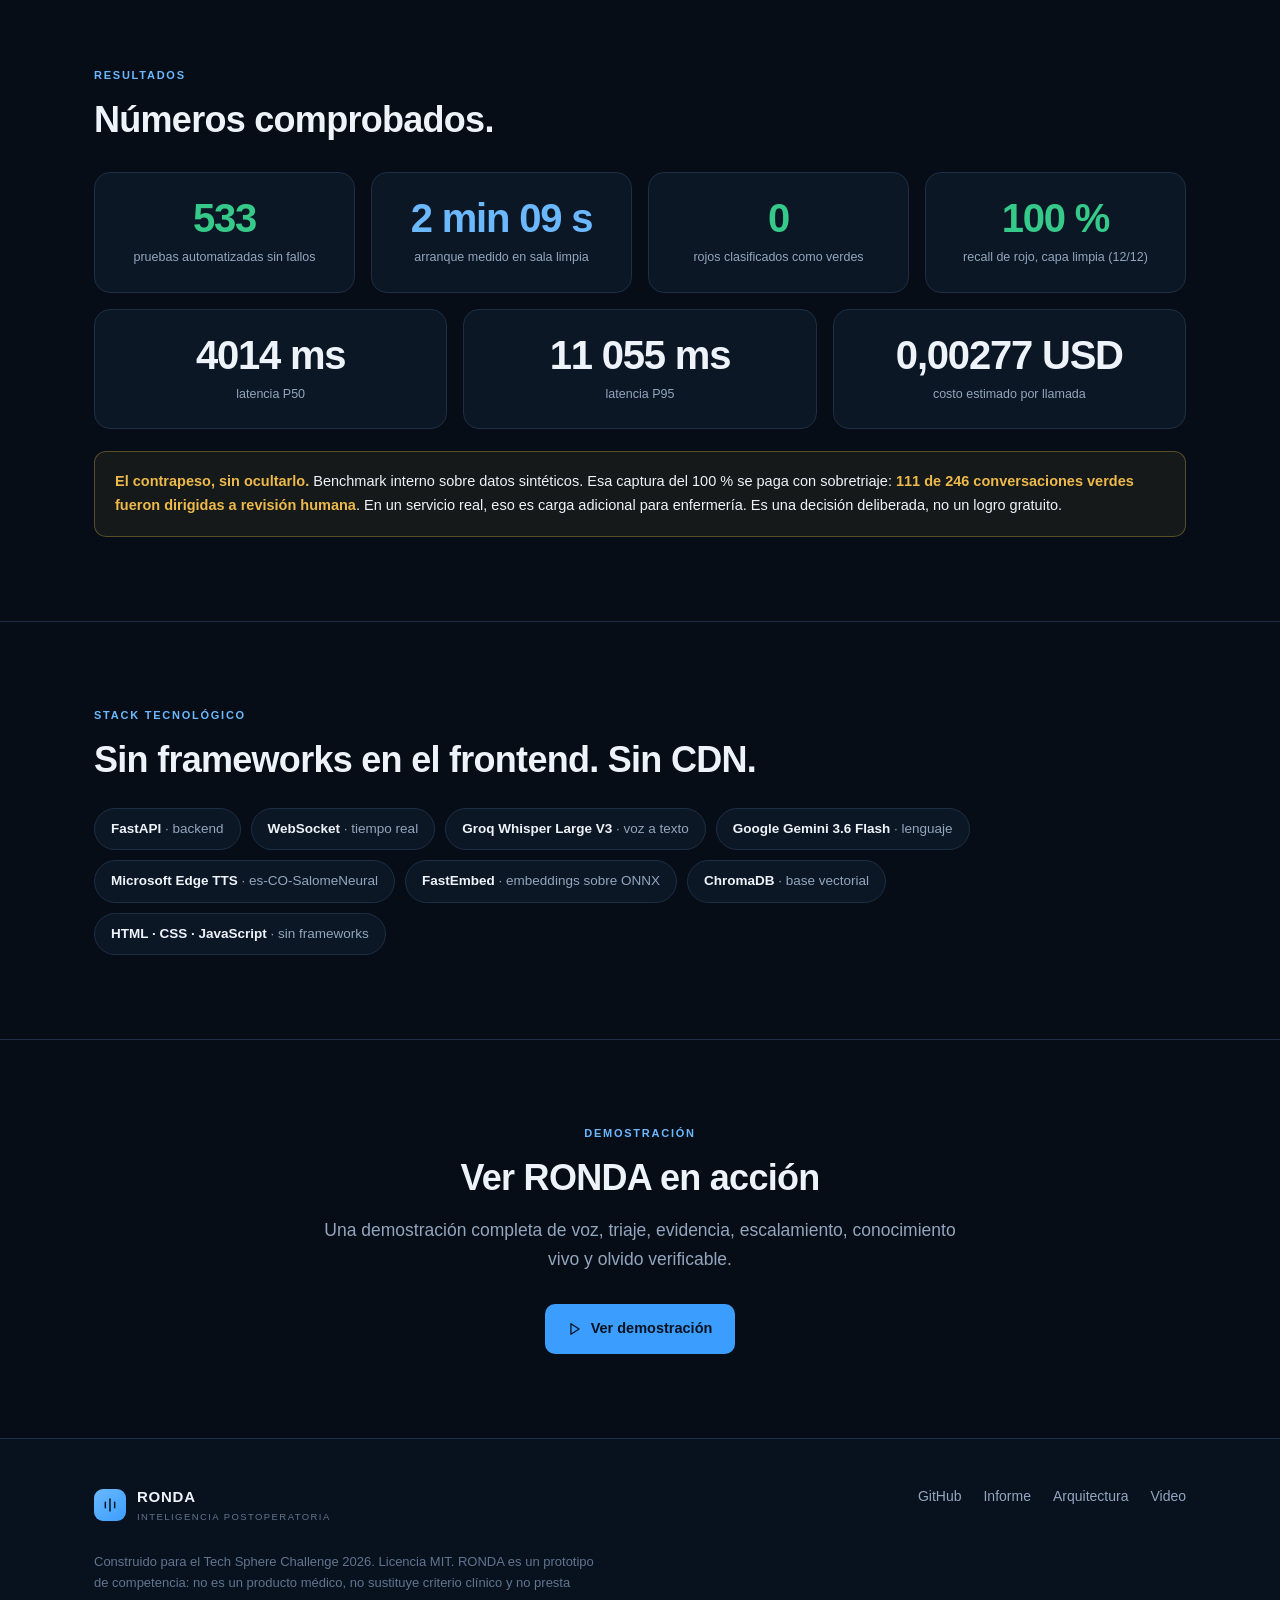
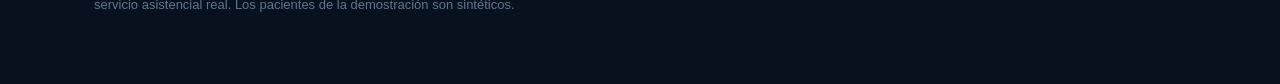
==== commit adaacb90: "Publicar video y finalizar entrega" ====
--- a/site/index.html
+++ b/site/index.html
@@ -26,7 +26,7 @@
       <a href="#seguridad">Seguridad</a>
       <a href="#conocimiento">Conocimiento</a>
       <a href="#resultados">Resultados</a>
-      <a href="REPO_URL_PENDING">Repositorio</a>
+      <a href="https://github.com/jpablortiz96/ronda-postoperative-ai" target="_blank" rel="noopener noreferrer">Repositorio</a>
     </nav>
   </div>
 </header>
@@ -43,18 +43,17 @@
        auditable y conocimiento que puede aprender —y olvidar— en tiempo real.</p>
 
     <div class="acciones">
-      <a class="btn btn-1" href="VIDEO_URL_PENDING">
+      <a class="btn btn-1" href="https://youtu.be/4vaptuQEiQQ" target="_blank" rel="noopener noreferrer">
         <svg width="14" height="14" viewBox="0 0 24 24" fill="none" stroke="currentColor" stroke-width="2.2" stroke-linecap="round" stroke-linejoin="round"><path d="M5 3l14 9-14 9z"/></svg>
         Ver video demo
       </a>
-      <a class="btn btn-2" href="REPO_URL_PENDING">
+      <a class="btn btn-2" href="https://github.com/jpablortiz96/ronda-postoperative-ai" target="_blank" rel="noopener noreferrer">
         <svg width="15" height="15" viewBox="0 0 24 24" fill="none" stroke="currentColor" stroke-width="1.8" stroke-linecap="round" stroke-linejoin="round"><path d="M9 19c-5 1.5-5-2.5-7-3m14 6v-3.9a3.4 3.4 0 0 0-.9-2.6c3-.3 6.2-1.5 6.2-6.7A5.2 5.2 0 0 0 19.9 5a4.9 4.9 0 0 0-.1-3.6s-1.1-.3-3.7 1.4a12.6 12.6 0 0 0-6.6 0C6.9 1.1 5.8 1.4 5.8 1.4A4.9 4.9 0 0 0 5.7 5a5.2 5.2 0 0 0-1.4 3.6c0 5.2 3.2 6.4 6.2 6.7a3.4 3.4 0 0 0-.9 2.6V22"/></svg>
         Explorar repositorio
       </a>
-      <a class="btn btn-3" href="REPO_URL_PENDING/blob/main/docs/INFORME_FINAL.md">Leer informe técnico →</a>
-    </div>
-    <p class="aviso-video">El enlace al video se publicará al finalizar la grabación.</p>
-
+      <a class="btn btn-3" href="https://github.com/jpablortiz96/ronda-postoperative-ai/blob/main/docs/INFORME_FINAL.md" target="_blank" rel="noopener noreferrer">Leer informe técnico →</a>
+    </div>
+    
     <figure class="captura">
       <img src="assets/ronda-llamada.png"
            alt="Pantalla de llamada de RONDA: conversación en vivo, decisión clínica de tres ejes, cobertura de la entrevista y ficha del paciente."
@@ -238,7 +237,7 @@
     </div>
 
     <div class="acciones" style="margin-top:26px">
-      <a class="btn btn-2" href="REPO_URL_PENDING/blob/main/docs/DIAGRAMA.md">Ver arquitectura completa</a>
+      <a class="btn btn-2" href="https://github.com/jpablortiz96/ronda-postoperative-ai/blob/main/docs/DIAGRAMA.md" target="_blank" rel="noopener noreferrer">Ver arquitectura completa</a>
     </div>
   </div>
 </section>
@@ -289,6 +288,22 @@
   </div>
 </section>
 
+<!-- ══ Video ═════════════════════════════════════════════════════════════ -->
+<section id="video">
+  <div class="envoltura" style="text-align:center">
+    <div class="rotulo">Demostración</div>
+    <h2>Ver RONDA en acción</h2>
+    <p class="plomo" style="margin:0 auto 26px">Una demostración completa de voz, triaje,
+       evidencia, escalamiento, conocimiento vivo y olvido verificable.</p>
+    <div class="acciones" style="justify-content:center">
+      <a class="btn btn-1" href="https://youtu.be/4vaptuQEiQQ" target="_blank" rel="noopener noreferrer">
+        <svg width="14" height="14" viewBox="0 0 24 24" fill="none" stroke="currentColor" stroke-width="2.2" stroke-linecap="round" stroke-linejoin="round"><path d="M5 3l14 9-14 9z"/></svg>
+        Ver demostración
+      </a>
+    </div>
+  </div>
+</section>
+
 <footer>
   <div class="envoltura">
     <div class="pie-fila">
@@ -302,10 +317,10 @@
         </div>
       </div>
       <nav>
-        <a href="REPO_URL_PENDING">GitHub</a>
-        <a href="REPO_URL_PENDING/blob/main/docs/INFORME_FINAL.md">Informe</a>
-        <a href="REPO_URL_PENDING/blob/main/docs/DIAGRAMA.md">Arquitectura</a>
-        <a href="VIDEO_URL_PENDING">Video</a>
+        <a href="https://github.com/jpablortiz96/ronda-postoperative-ai" target="_blank" rel="noopener noreferrer">GitHub</a>
+        <a href="https://github.com/jpablortiz96/ronda-postoperative-ai/blob/main/docs/INFORME_FINAL.md" target="_blank" rel="noopener noreferrer">Informe</a>
+        <a href="https://github.com/jpablortiz96/ronda-postoperative-ai/blob/main/docs/DIAGRAMA.md" target="_blank" rel="noopener noreferrer">Arquitectura</a>
+        <a href="https://youtu.be/4vaptuQEiQQ" target="_blank" rel="noopener noreferrer">Video</a>
       </nav>
     </div>
     <p class="pie-nota">
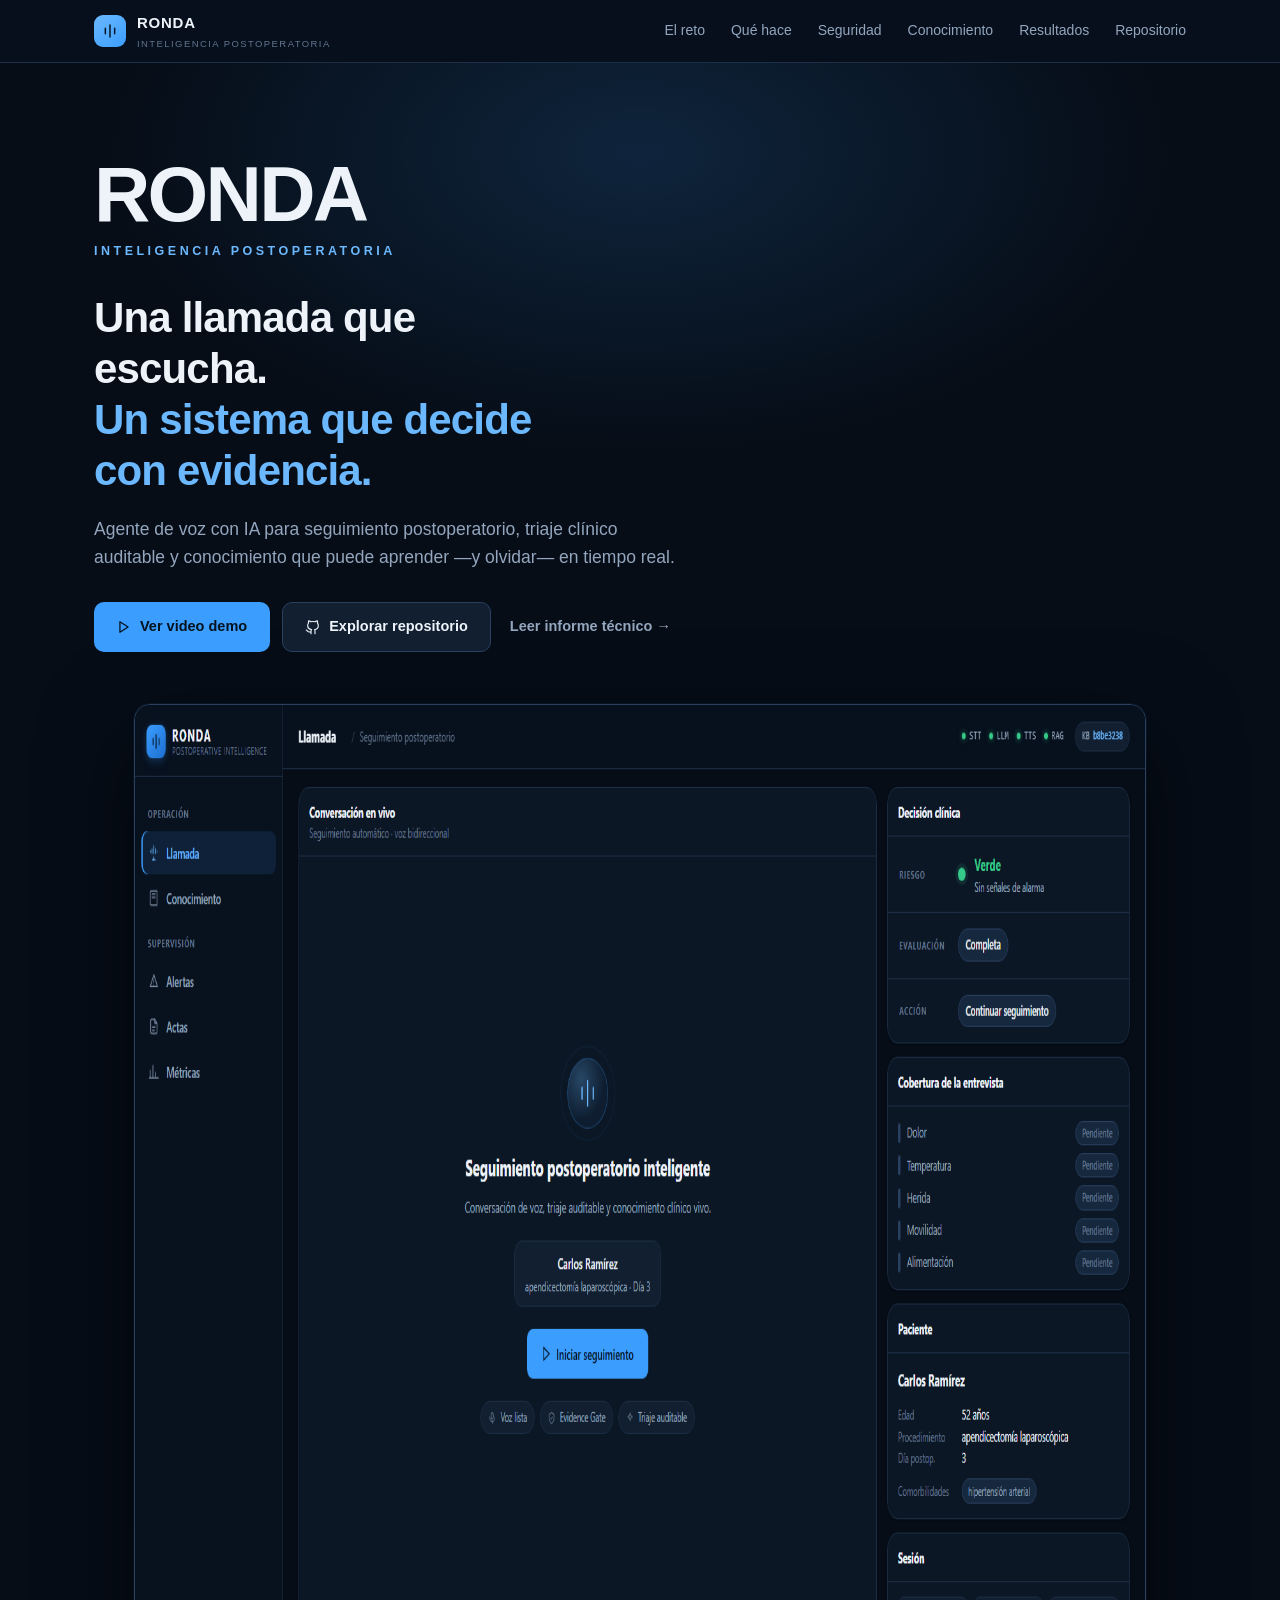
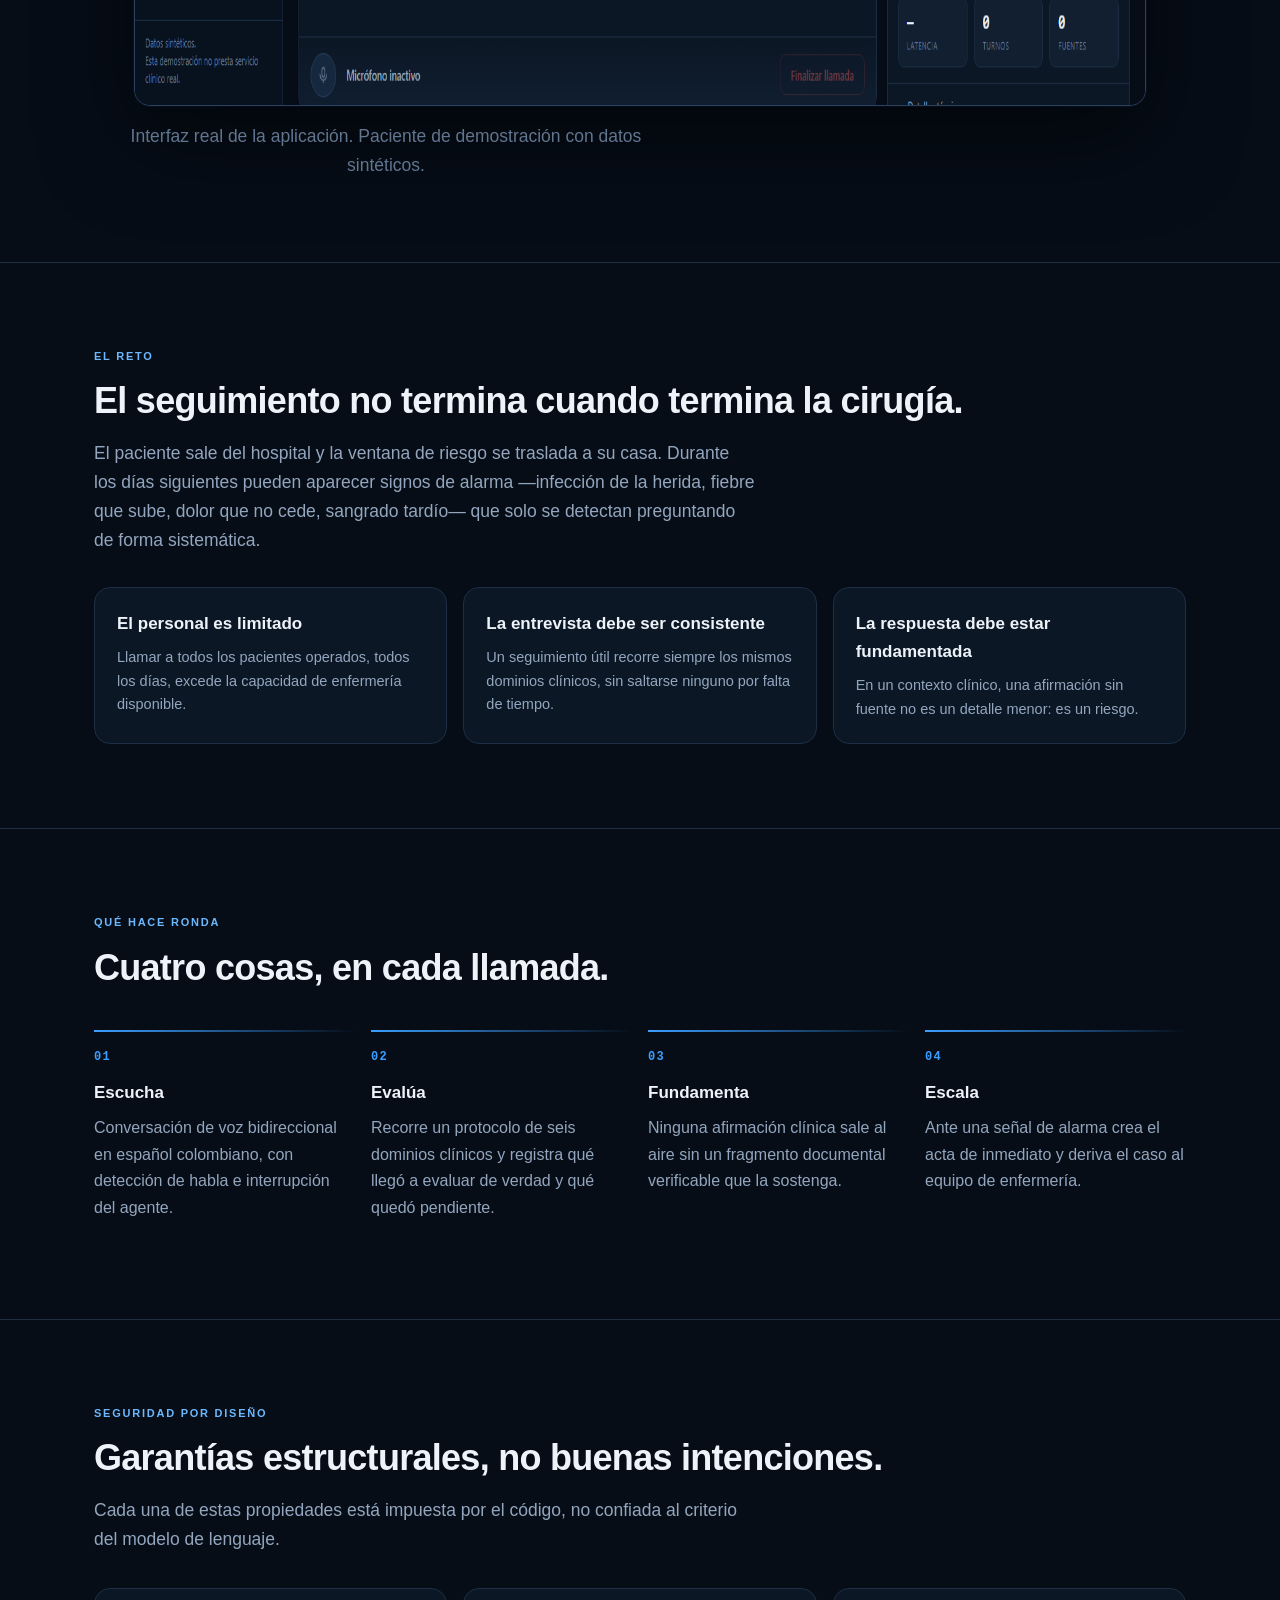
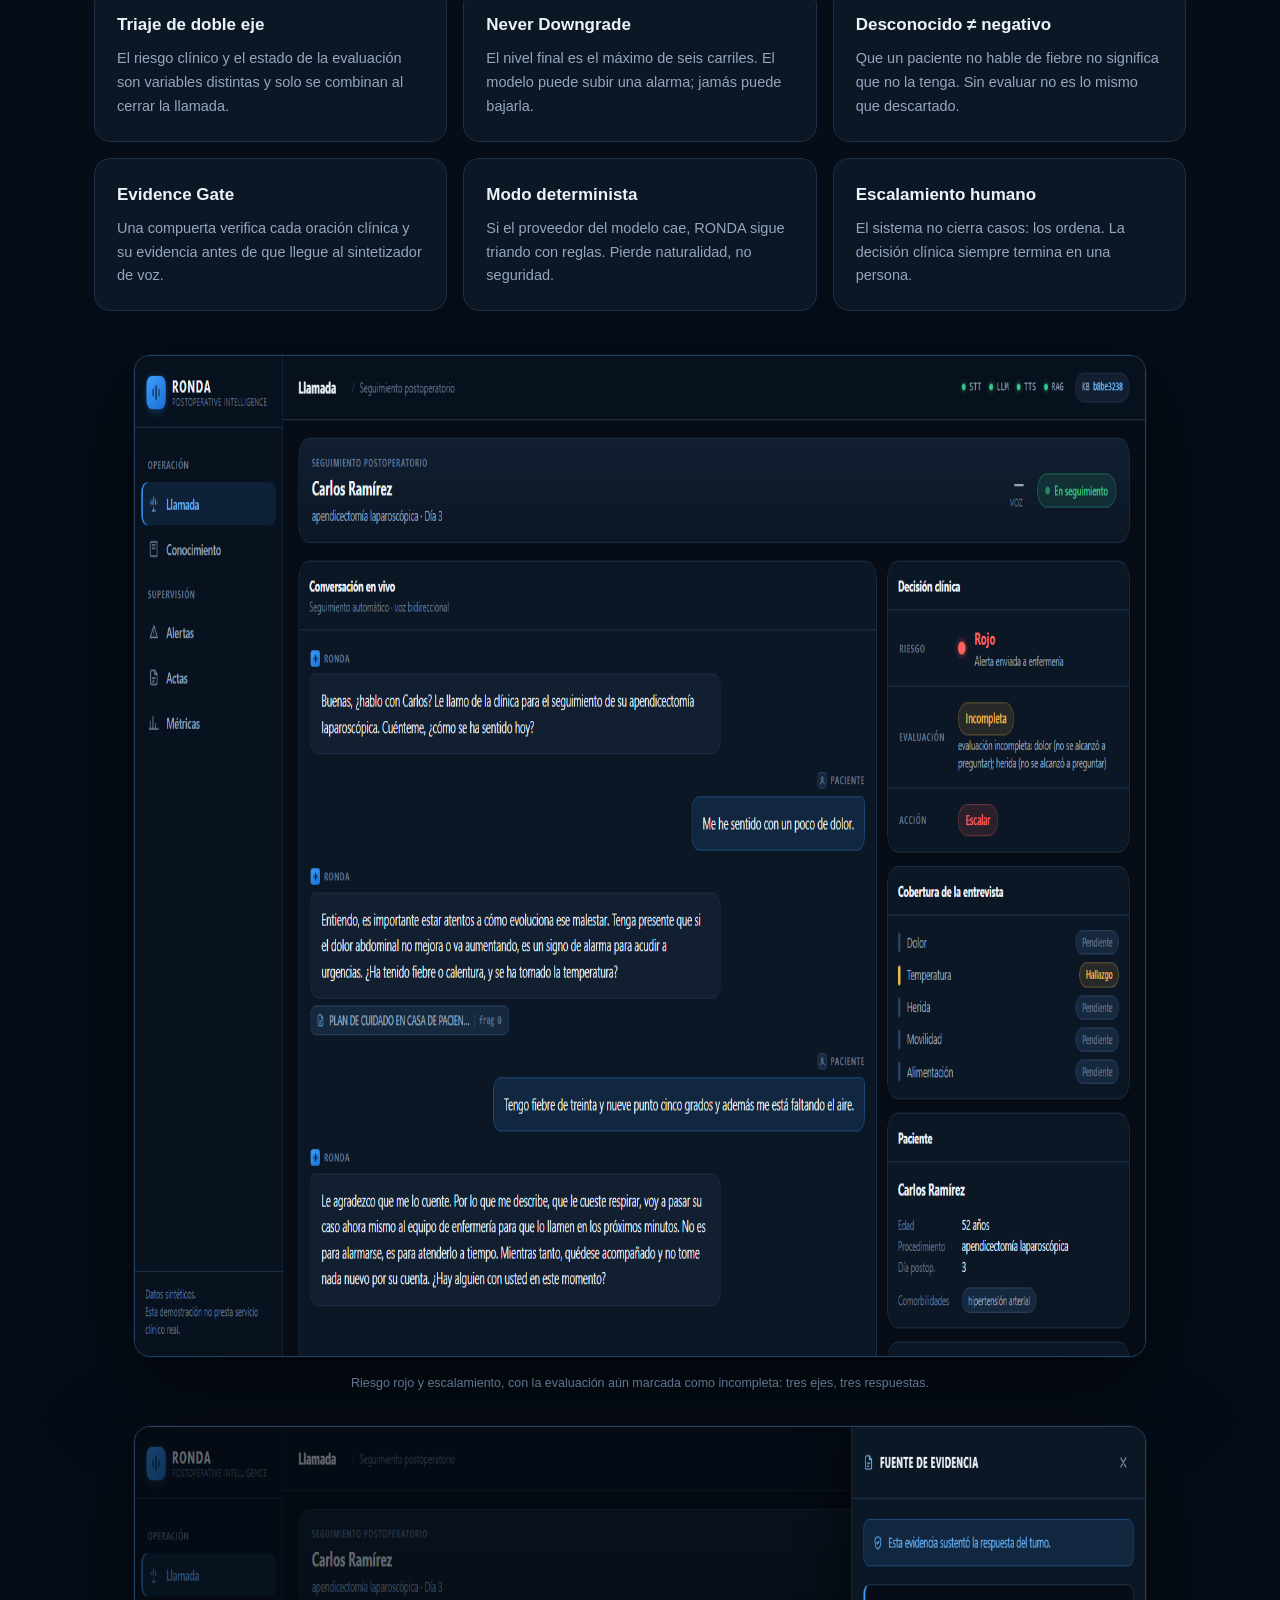
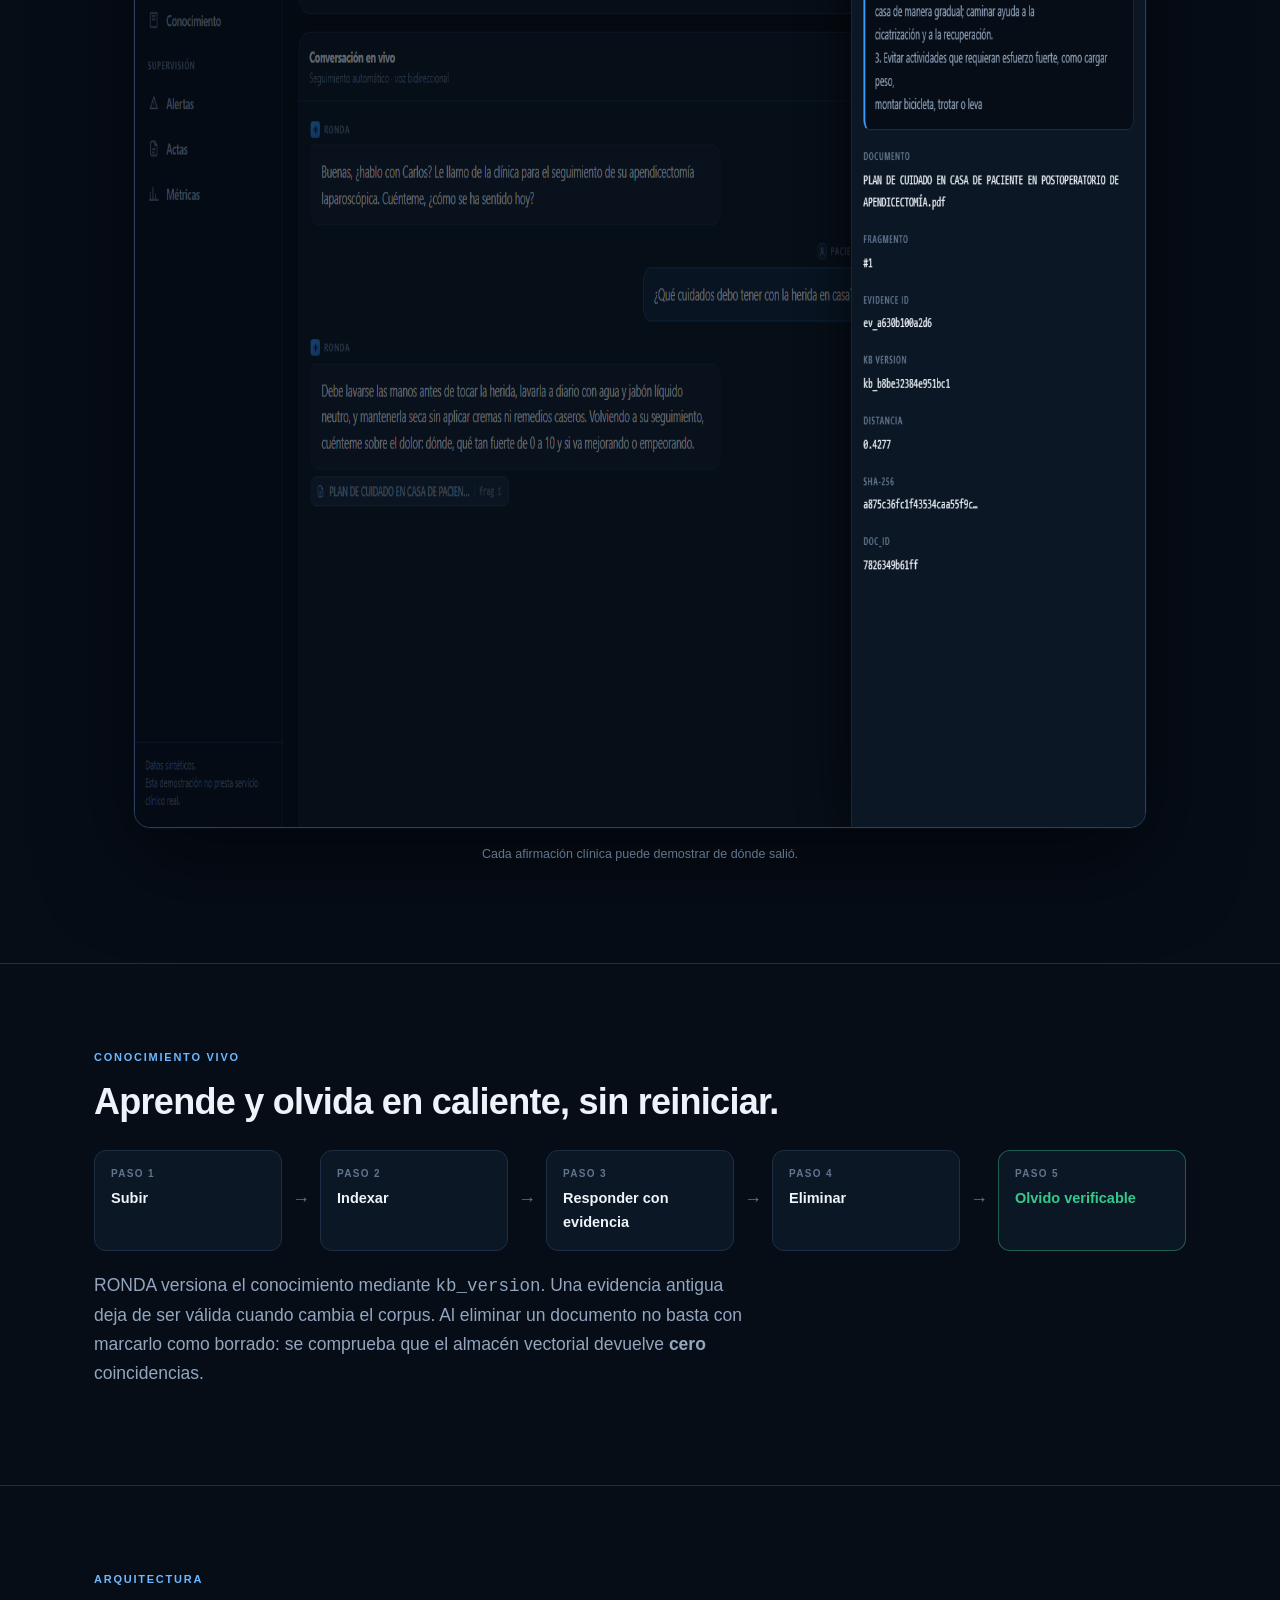
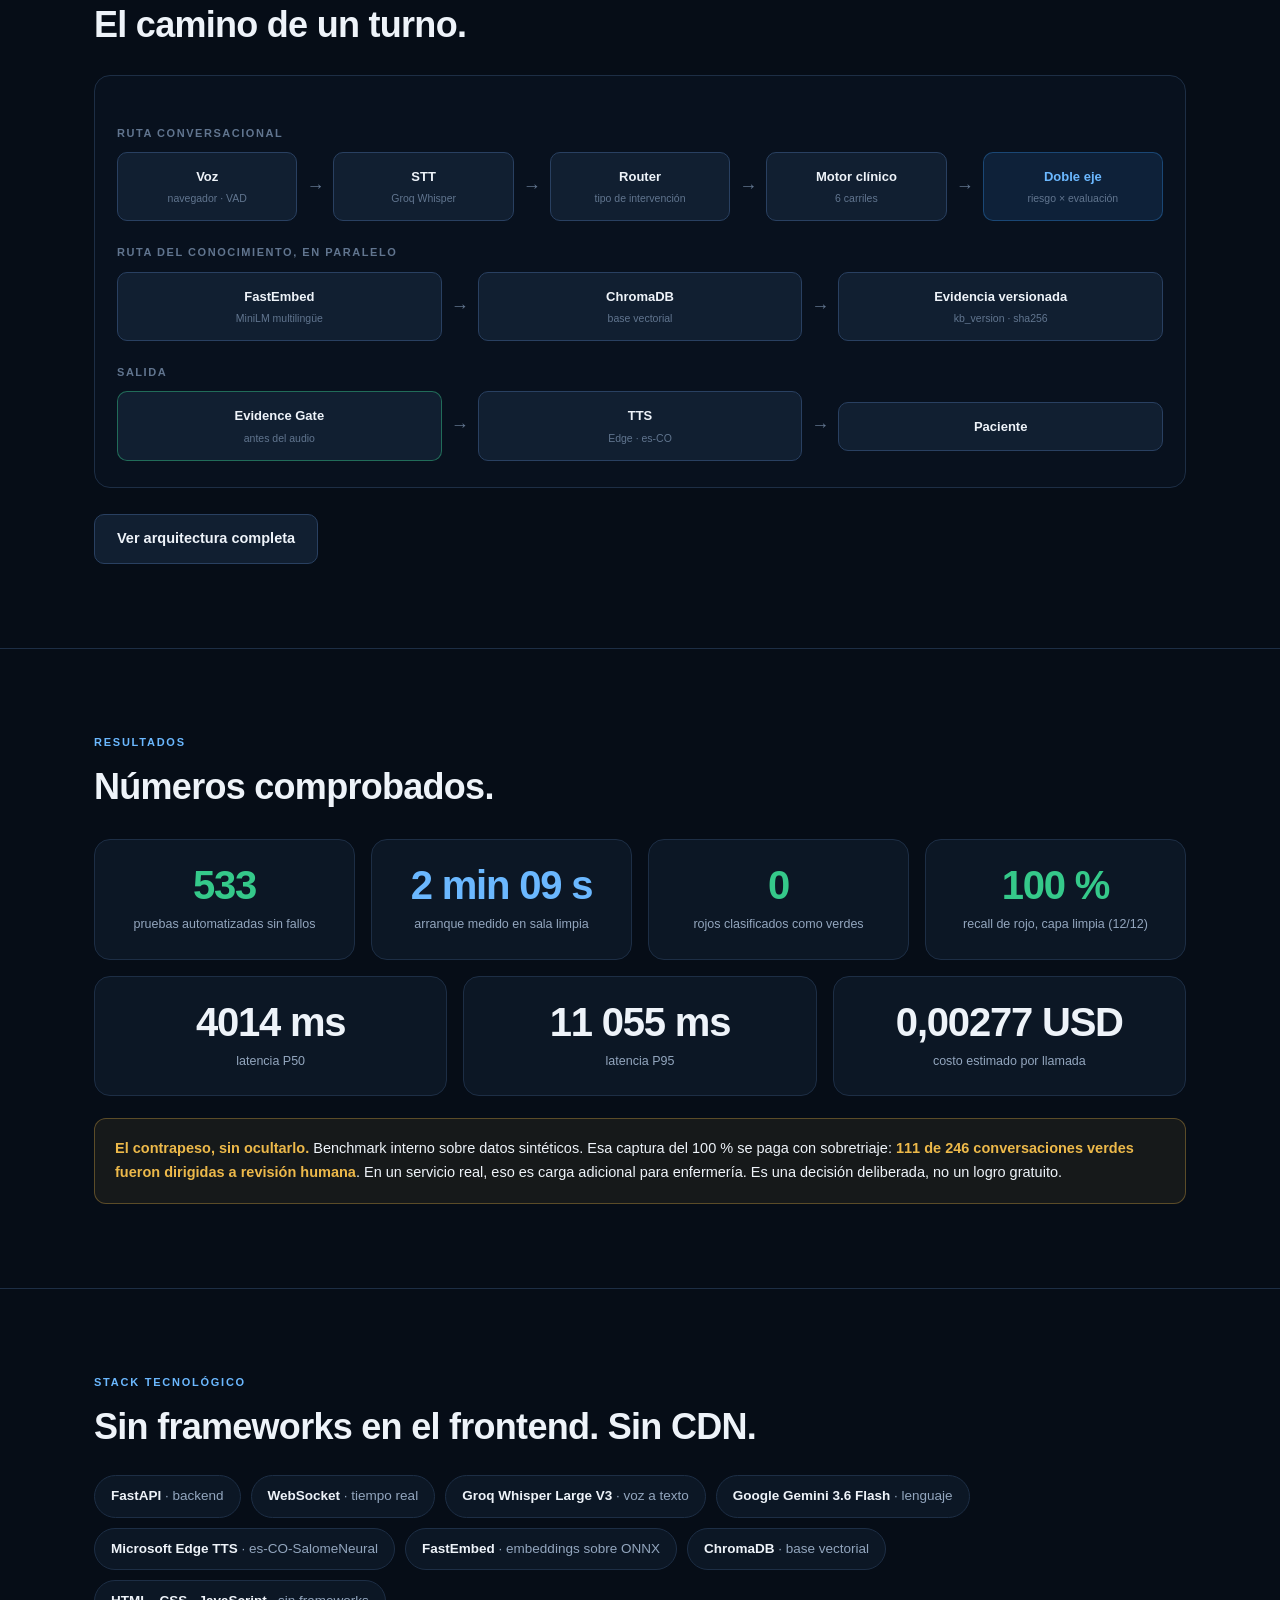
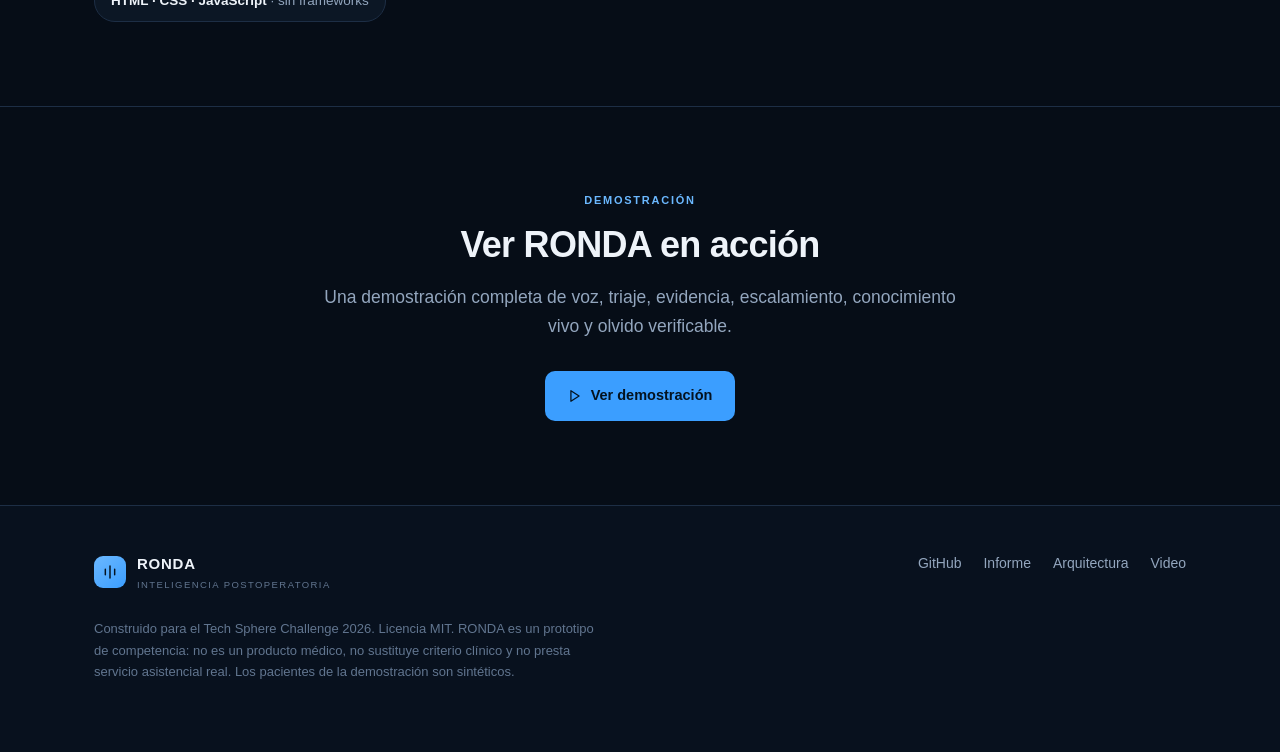
==== commit ceddc41e: "Mejorar presentación visual y cerrar entrega" ====
--- a/site/index.html
+++ b/site/index.html
@@ -55,9 +55,9 @@
     </div>
     
     <figure class="captura">
-      <img src="assets/ronda-llamada.png"
+      <img src="assets/ronda-hero.png"
            alt="Pantalla de llamada de RONDA: conversación en vivo, decisión clínica de tres ejes, cobertura de la entrevista y ficha del paciente."
-           width="1440" height="900" />
+           width="1600" height="1000" />
     </figure>
     <p class="captura-pie">Interfaz real de la aplicación. Paciente de demostración con datos sintéticos.</p>
   </div>
@@ -167,6 +167,19 @@
            termina en una persona.</p>
       </div>
     </div>
+    <figure class="captura" style="margin-top:44px">
+      <img src="assets/ronda-triaje-rojo.png" loading="lazy"
+           alt="RONDA detecta fiebre alta y falta de aire: el riesgo pasa a rojo y la acción a escalar."
+           width="1600" height="1000" />
+    </figure>
+    <p class="captura-pie">Riesgo rojo y escalamiento, con la evaluación aún marcada como incompleta: tres ejes, tres respuestas.</p>
+
+    <figure class="captura" style="margin-top:32px">
+      <img src="assets/ronda-evidencia.png" loading="lazy"
+           alt="Panel de evidencia: documento, fragmento, evidence_id, kb_version, distancia y SHA-256."
+           width="1600" height="1000" />
+    </figure>
+    <p class="captura-pie">Cada afirmación clínica puede demostrar de dónde salió.</p>
   </div>
 </section>
 
